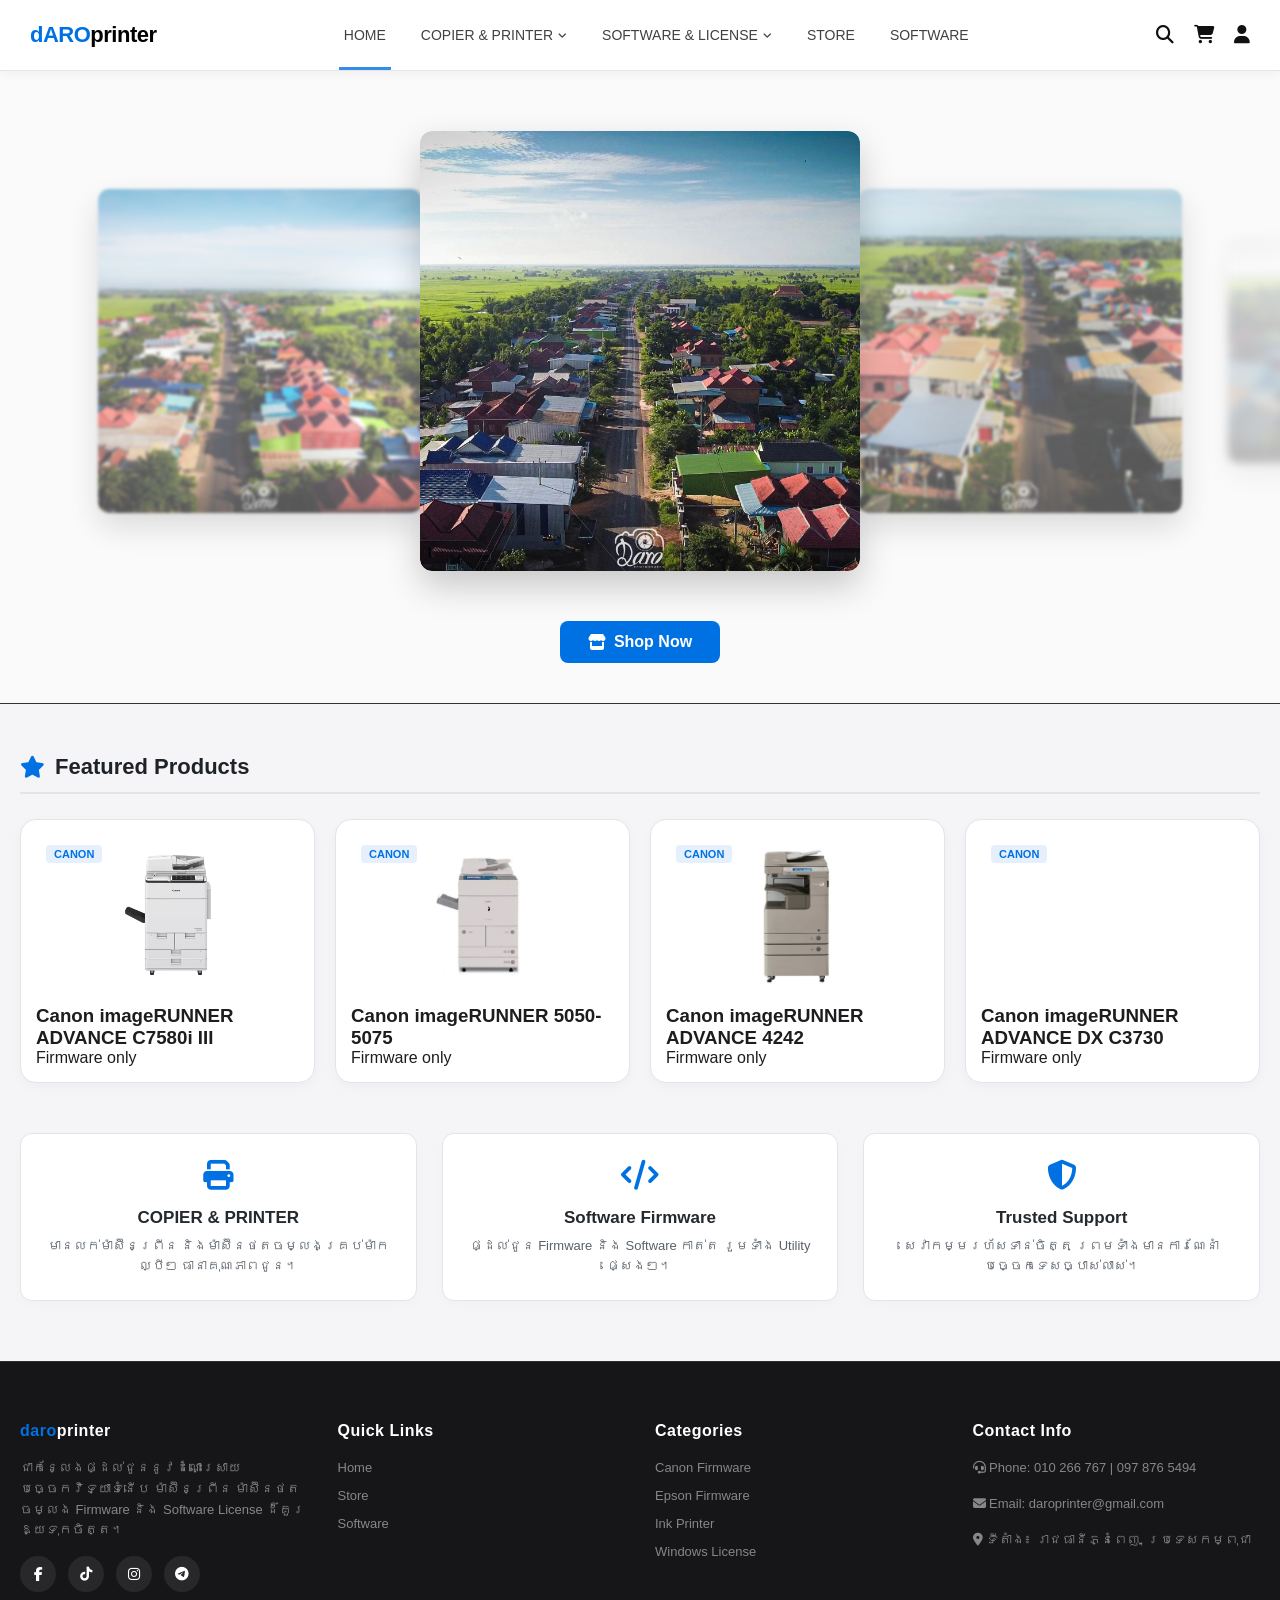
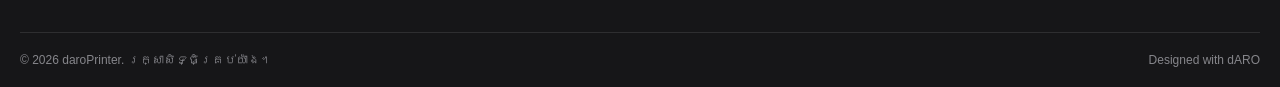
==== index.html @ 74fdc211 "Update index.html" ====
<!DOCTYPE html>
<html lang="km">
<head>
    <meta charset="UTF-8">
    <meta name="viewport" content="width=device-width, initial-scale=1.0">
    <title>daroPrinter - Home Page</title>

    <!-- FontAwesome Icons -->
    <link rel="stylesheet" href="https://cdnjs.cloudflare.com/ajax/libs/font-awesome/6.4.0/css/all.min.css">

    <!-- CSS Files -->
    <link rel="stylesheet" href="style.css">
    <link rel="stylesheet" href="css/home-style.css">

    <style>
        /* Top Bar Header */
        .top-bar {
            background-color: #222;
            color: #fff;
            padding: 8px 5%;
            display: none;
            justify-content: flex-end;
            align-items: center;
            font-size: 13px;
        }

        /* Samsung-style Header & Navigation Styles */
        .apple-header {
            background-color: #ffffff;
            color: #000000;
            position: sticky;
            top: 0;
            z-index: 1000;
            box-shadow: 0 2px 10px rgba(0,0,0,0.05);
            border-bottom: 1px solid #e5e5e5;
            width: 100%;
        }

        .apple-nav {
            display: flex;
            align-items: center;
            justify-content: space-between;
            max-width: 1400px;
            margin: 0 auto;
            padding: 0 30px;
            height: 70px;
        }

        .nav-logo {
            font-size: 22px;
            font-weight: 800;
            color: #000000;
            text-decoration: none;
            flex-shrink: 0;
            letter-spacing: -0.5px;
        }

        .logo-blue {
            color: #0071e3;
        }

        .nav-menu {
            display: flex;
            align-items: center;
            gap: 25px;
            height: 100%;
        }

        .nav-menu > a, .dropbtn, .filter-trigger {
            color: #111111;
            text-decoration: none;
            font-size: 14px;
            font-weight: 500;
            transition: color 0.2s;
            background: none;
            border: none;
            cursor: pointer;
            display: flex;
            align-items: center;
            height: 100%;
            padding: 0 5px;
            position: relative;
        }

        .nav-menu > a:hover, .dropbtn:hover, .filter-trigger:hover {
            color: #0071e3;
        }

        .dropdown.active .dropbtn::after,
        .dropdown:hover .dropbtn::after,
        .nav-menu > a.active::after,
        .nav-menu > a:hover::after {
            content: '';
            position: absolute;
            bottom: 0;
            left: 0;
            width: 100%;
            height: 3px;
            background-color: #0071e3;
            animation: slideIn 0.2s ease;
        }

        @keyframes slideIn {
            from { transform: scaleX(0); }
            to { transform: scaleX(1); }
        }

        .dropdown {
            position: static;
            display: inline-block;
            height: 100%;
        }

        .mega-menu-content {
            display: none;
            position: absolute;
            top: 100%;
            left: 0;
            right: 0;
            width: 100%;
            background-color: #ffffff;
            box-shadow: 0px 15px 30px rgba(0,0,0,0.1);
            z-index: 1000;
            padding: 40px 10%;
            border-top: 1px solid #eaeaea;
            box-sizing: border-box;
        }

        .dropdown:hover .mega-menu-content,
        .dropdown.show-mega .mega-menu-content {
            display: flex !important;
            justify-content: space-between;
            animation: fadeIn 0.2s ease;
        }

        @keyframes fadeIn {
            from { opacity: 0; transform: translateY(5px); }
            to { opacity: 1; transform: translateY(0); }
        }

        .mega-grid-section {
            flex: 1;
            display: grid;
            grid-template-columns: repeat(6, 1fr);
            gap: 20px;
            padding-right: 40px;
            border-right: 1px solid #eaeaea;
            align-content: start;
        }

        .mega-item {
            text-align: center;
            text-decoration: none;
            background: none;
            border: none;
            cursor: pointer;
            display: flex;
            flex-direction: column;
            align-items: center;
            padding: 10px;
            border-radius: 8px;
            transition: transform 0.2s;
        }

        .mega-item:hover {
            transform: translateY(-4px);
        }

        .mega-item img {
            width: 70px;
            height: 70px;
            object-fit: contain;
            margin-bottom: 10px;
        }

        .mega-item span {
            font-size: 13px;
            font-weight: 500;
            color: #333333;
            line-height: 1.3;
        }

        .mega-discover-section {
            width: 250px;
            padding-left: 40px;
        }

        .mega-discover-section h4 {
            font-size: 12px;
            text-transform: uppercase;
            color: #777777;
            letter-spacing: 1px;
            margin-bottom: 20px;
            font-weight: 600;
        }

        .mega-discover-section ul {
            list-style: none;
            padding: 0;
            margin: 0;
            display: flex;
            flex-direction: column;
            gap: 12px;
        }

        .mega-discover-section ul li a,
        .mega-discover-section ul li button {
            text-decoration: none;
            color: #222223;
            font-size: 14px;
            font-weight: 400;
            background: none;
            border: none;
            cursor: pointer;
            padding: 0;
            text-align: left;
            transition: color 0.2s;
        }

        .mega-discover-section ul li a:hover,
        .mega-discover-section ul li button:hover {
            color: #0071e3;
            text-decoration: underline;
        }

        .nav-right-icons {
            display: flex;
            align-items: center;
            gap: 20px;
        }

        .nav-right-icons a {
            color: #111111;
            font-size: 18px;
            text-decoration: none;
            transition: color 0.2s;
        }

        .nav-right-icons a:hover {
            color: #0071e3;
        }

        .menu-toggle {
            display: none;
            background: none;
            border: none;
            font-size: 22px;
            color: #111111;
            cursor: pointer;
        }

        .product-card-home {
            transition: transform 0.3s ease, box-shadow 0.3s ease !important;
        }

        .product-card-home:hover {
            transform: translateY(-8px) !important;
            box-shadow: 0 12px 30px rgba(0, 0, 0, 0.15) !important;
        }

        .card-img-wrap img {
            transition: transform 0.5s ease !important;
        }

        .product-card-home:hover .card-img-wrap img {
            transform: scale(1.08) !important;
        }

        /* Live Search Modal Styles */
        .search-modal-overlay {
            display: none;
            position: fixed;
            top: 0;
            left: 0;
            width: 100%;
            height: 100%;
            background-color: rgba(0, 0, 0, 0.5);
            z-index: 2000;
            justify-content: center;
            align-items: flex-start;
            padding-top: 80px;
            animation: fadeInOverlay 0.2s ease;
        }

        .search-modal-container {
            background: #fff;
            width: 90%;
            max-width: 600px;
            border-radius: 12px;
            box-shadow: 0 20px 40px rgba(0,0,0,0.2);
            overflow: hidden;
            display: flex;
            flex-direction: column;
        }

        .search-input-wrapper {
            display: flex;
            align-items: center;
            padding: 15px 20px;
            border-bottom: 1px solid #eaeaea;
            gap: 12px;
        }

        .search-input-wrapper i {
            font-size: 18px;
            color: #777;
        }

        .search-input-wrapper input {
            width: 100%;
            border: none;
            outline: none;
            font-size: 16px;
            color: #111;
            background: transparent;
        }

        .search-close-btn {
            background: none;
            border: none;
            font-size: 18px;
            cursor: pointer;
            color: #777;
        }

        .search-close-btn:hover {
            color: #000;
        }

        .search-results-box {
            max-height: 400px;
            overflow-y: auto;
            padding: 10px;
        }

        .search-result-item {
            display: flex;
            align-items: center;
            gap: 15px;
            padding: 10px 15px;
            text-decoration: none;
            color: #333;
            border-radius: 8px;
            transition: background 0.2s;
        }

        .search-result-item:hover {
            background-color: #f5f5f7;
        }

        .search-result-item img {
            width: 50px;
            height: 50px;
            object-fit: contain;
            border-radius: 6px;
            background: #f9f9f9;
            padding: 4px;
        }

        .search-result-info h4 {
            font-size: 14px;
            font-weight: 600;
            margin: 0 0 5px 0;
            color: #111;
        }

        .search-result-info span {
            font-size: 13px;
            color: #0071e3;
            font-weight: 500;
        }

        .search-no-result {
            text-align: center;
            padding: 30px;
            color: #777;
            font-size: 14px;
        }

        @keyframes fadeInOverlay {
            from { opacity: 0; }
            to { opacity: 1; }
        }

        @media (max-width: 992px) {
            .apple-nav {
                height: auto;
                padding: 15px 20px;
            }
            .menu-toggle {
                display: block !important;
            }
            .nav-menu {
                display: none !important;
                position: absolute !important;
                top: 100% !important;
                left: 0 !important;
                width: 100% !important;
                background-color: #ffffff !important;
                flex-direction: column !important;
                align-items: flex-start !important;
                padding: 20px !important;
                gap: 15px !important;
                box-shadow: 0 10px 20px rgba(0,0,0,0.1) !important;
                height: auto !important;
            }
            .nav-menu.active {
                display: flex !important;
            }
            .nav-menu > a, .dropbtn {
                height: auto !important;
                padding: 10px 0 !important;
            }
            .dropdown {
                height: auto !important;
                width: 100%;
            }
            .mega-menu-content {
                position: static !important;
                flex-direction: column !important;
                padding: 15px !important;
                box-shadow: none !important;
            }
            .mega-grid-section {
                grid-template-columns: repeat(2, 1fr) !important;
                border-right: none !important;
                padding-right: 0 !important;
            }
            .mega-discover-section {
                width: 100% !important;
                padding-left: 0 !important;
                margin-top: 20px;
            }
        }
    </style>
</head>
<body>

    <!-- Top Bar Header -->
    <div class="top-bar"></div>

    <!-- Main Navigation Header -->
    <header class="apple-header">
        <nav class="apple-nav">
            <a href="index.html" class="nav-logo">
                <span class="logo-blue">dARO</span>printer
            </a>

            <button class="menu-toggle" id="menuToggle">
                <i class="fa-solid fa-bars"></i>
            </button>

            <div class="nav-menu" id="navMenu">
                <a href="index.html" class="active">HOME</a>
                
                <!-- Mega Menu សម្រាប់ Printer & Copier -->
                <div class="dropdown" id="dropPrinter">
                    <button class="dropbtn">COPIER & PRINTER <i class="fa-solid fa-angle-down" style="font-size: 10px; margin-left: 5px;"></i></button>
                    <div class="mega-menu-content">
                        <div class="mega-grid-section">
                            <button class="filter-trigger mega-item" data-filter="Ink Printer">
                                <img src="images/ink printer/epson/l6390/L6390-1.webp" alt="Ink Printer" onerror="this.src='https://via.placeholder.com/70?text=Printer'">
                                <span>Ink Printer</span>
                            </button>
                            <button class="filter-trigger mega-item" data-filter="Laser Printer">
                                <img src="images/laser printer/hp/m283/m283-1.webp" alt="Laser Printer" onerror="this.src='https://via.placeholder.com/70?text=Laser'">
                                <span>Laser Printer</span>
                            </button>
                            <button class="filter-trigger mega-item" data-filter="Canon Firmware">
                                <img src="images/my-home/image (3).webp" alt="Canon" onerror="this.src='https://via.placeholder.com/70?text=Canon'">
                                <span>Canon Firmware</span>
                            </button>
                            <button class="filter-trigger mega-item" data-filter="Epson Firmware">
                                <img src="images/my-home/image (4).webp" alt="Epson" onerror="this.src='https://via.placeholder.com/70?text=Epson'">
                                <span>Epson Firmware</span>
                            </button>
                            <button class="filter-trigger mega-item" data-filter="Ricoh Firmware">
                                <img src="images/my-home/image (1).webp" alt="Ricoh" onerror="this.src='https://via.placeholder.com/70?text=Ricoh'">
                                <span>Ricoh Firmware</span>
                            </button>
                            <button class="filter-trigger mega-item" data-filter="Toshiba Firmware">
                                <img src="images/my-home/image (2).webp" alt="Toshiba" onerror="this.src='https://via.placeholder.com/70?text=Toshiba'">
                                <span>Toshiba Firmware</span>
                            </button>
                        </div>
                        <div class="mega-discover-section">
                            <h4>Discover</h4>
                            <ul>
                                <li><button class="filter-trigger" data-filter="All">Printer Buying Guide</button></li>
                                <li><button class="filter-trigger" data-filter="Software Firmware">Firmware Update Guide</button></li>
                                <li><a href="store.html">Special Offers & Discounts</a></li>
                                <li><a href="https://t.me/Mac_error404" target="_blank">Technical Support</a></li>
                            </ul>
                        </div>
                    </div>
                </div>

                <!-- Mega Menu សម្រាប់ Software & License -->
                <div class="dropdown" id="dropSoftware">
                    <button class="dropbtn">SOFTWARE & LICENSE <i class="fa-solid fa-angle-down" style="font-size: 10px; margin-left: 5px;"></i></button>
                    <div class="mega-menu-content">
                        <div class="mega-grid-section">
                            <button class="filter-trigger mega-item" data-filter="Windows">
                                <img src="images/my-home/image (1).webp" alt="Windows" onerror="this.src='https://via.placeholder.com/70?text=Win'">
                                <span>Windows License</span>
                            </button>
                            <button class="filter-trigger mega-item" data-filter="Microsoft Office">
                                <img src="images/my-home/image (2).webp" alt="Office" onerror="this.src='https://via.placeholder.com/70?text=Office'">
                                <span>Microsoft Office</span>
                            </button>
                        </div>
                        <div class="mega-discover-section">
                            <h4>Discover Software</h4>
                            <ul>
                                <li><button class="filter-trigger" data-filter="Windows">Activated Windows</button></li>
                                <li><button class="filter-trigger" data-filter="Microsoft Office">Office Lifetime License</button></li>
                                <li><a href="html-page/software.html">All Software Utilities</a></li>
                            </ul>
                        </div>
                    </div>
                </div>

                <a href="store.html">STORE</a>
                <a href="html-page/software.html">SOFTWARE</a>
            </div>

            <!-- Header Right Icons -->
            <div class="nav-right-icons">
                <a href="#" id="openSearchModal" aria-label="Search"><i class="fa-solid fa-magnifying-glass"></i></a>
                <a href="store.html" aria-label="Cart"><i class="fa-solid fa-cart-shopping"></i></a>
                <a href="https://t.me/Mac_error404" target="_blank" aria-label="Account"><i class="fa-solid fa-user"></i></a>
            </div>
        </nav>
    </header>

    <!-- Search Modal Overlay -->
    <div class="search-modal-overlay" id="searchModalOverlay">
        <div class="search-modal-container">
            <div class="search-input-wrapper">
                <i class="fa-solid fa-magnifying-glass"></i>
                <input type="text" id="liveSearchInput" placeholder="Search...">
                <button class="search-close-btn" id="searchCloseModal">
                    <i class="fa-solid fa-xmark"></i>
                </button>
            </div>
            <div class="search-results-box" id="searchResultsBox">
                <div class="search-no-result">Search products...</div>
            </div>
        </div>
    </div>

    <!-- 3D Coverflow Hero Carousel -->
    <section class="tech-hero">
        <div class="carousel-container">
            <div class="carousel-track" id="carouselTrack"></div>
        </div>
        
        <!-- Shop Now Button -->
        <div class="tech-btn-group" style="text-align: center; margin-top: 30px;">
            <a href="store.html" class="btn-primary-tech">
                <i class="fa-solid fa-store"></i> Shop Now
            </a>
        </div>
    </section>

    <!-- Featured Products Section -->
    <section class="featured-section">
        <div class="section-header-title">
            <h2><i class="fa-solid fa-star"></i> Featured Products</h2>
        </div>
        <div class="featured-grid" id="featuredProductsGrid">
            <p style="grid-column: 1 / -1; text-align: center; color: #666; padding: 20px;">កំពុងផ្ទុកទំនិញលេចធ្លោ...</p>
        </div>
    </section>

    <!-- Tech Features Highlights -->
    <div class="tech-features">
        <div class="feature-card">
            <div class="feature-icon"><i class="fa-solid fa-print"></i></div>
            <h3>COPIER & PRINTER</h3>
            <p>មានលក់ម៉ាស៊ីនព្រីន និងម៉ាស៊ីនថតចម្លងគ្រប់ម៉ាកល្បីៗ ធានាគុណភាពជូន។</p>
        </div>
        <div class="feature-card">
            <div class="feature-icon"><i class="fa-solid fa-code"></i></div>
            <h3>Software Firmware</h3>
            <p>ផ្ដល់ជូន Firmware និង Software កាត់ត រួមទាំង Utility ផ្សេងៗ។</p>
        </div>
        <div class="feature-card">
            <div class="feature-icon"><i class="fa-solid fa-shield-halved"></i></div>
            <h3>Trusted Support</h3>
            <p>សេវាកម្មរហ័សទាន់ចិត្ត ព្រមទាំងមានការណែនាំបច្ចេកទេសច្បាស់លាស់។</p>
        </div>
    </div>

    <!-- Footer Section -->
    <footer class="site-footer">
        <div class="footer-container">
            <div class="footer-col">
                <h3><span class="logo-blue" style="color: #0071e3; font-weight: bold;">daro</span>printer</h3>
                <p>ជាកន្លែងផ្ដល់ជូននូវដំណោះស្រាយបច្ចេកវិទ្យាទំនើប ម៉ាស៊ីនព្រីន ម៉ាស៊ីនថតចម្លង Firmware និង Software License ដ៏គួរឱ្យទុកចិត្ត។</p>
                <div class="footer-social-icons">
                    <a href="#" aria-label="Facebook"><i class="fa-brands fa-facebook-f"></i></a>
                    <a href="#" aria-label="TikTok"><i class="fa-brands fa-tiktok"></i></a>
                    <a href="#" aria-label="Instagram"><i class="fa-brands fa-instagram"></i></a>
                    <a href="https://t.me/Mac_error404" target="_blank" aria-label="Telegram"><i class="fa-brands fa-telegram"></i></a>
                </div>
            </div>

            <div class="footer-col">
                <h3>Quick Links</h3>
                <ul>
                    <li><a href="index.html">Home</a></li>
                    <li><a href="store.html">Store</a></li>
                    <li><a href="html-page/software.html">Software</a></li>
                </ul>
            </div>

            <div class="footer-col">
                <h3>Categories</h3>
                <ul>
                    <li><a href="store.html?category=Canon+Firmware">Canon Firmware</a></li>
                    <li><a href="store.html?category=Epson+Firmware">Epson Firmware</a></li>
                    <li><a href="store.html?category=Ink+Printer">Ink Printer</a></li>
                    <li><a href="store.html?category=Windows">Windows License</a></li>
                </ul>
            </div>

            <div class="footer-col">
                <h3>Contact Info</h3>
                <p><i class="fa-solid fa-headset"></i> Phone: 010 266 767 | 097 876 5494</p>
                <p><i class="fa-solid fa-envelope"></i> Email: daroprinter@gmail.com</p>
                <p><i class="fa-solid fa-location-dot"></i> ទីតាំង៖ រាជធានីភ្នំពេញ, ប្រទេសកម្ពុជា</p>
            </div>
        </div>

        <div class="footer-bottom">
            <p>&copy; 2026 daroPrinter. រក្សាសិទ្ធិគ្រប់យ៉ាង។</p>
            <p>Designed with dARO</p>
        </div>
    </footer>

    <!-- JavaScript -->
    <script>
        // Toggle Mobile Menu
        const menuToggle = document.getElementById('menuToggle');
        const navMenu = document.getElementById('navMenu');

        if (menuToggle && navMenu) {
            menuToggle.addEventListener('click', () => {
                navMenu.classList.toggle('active');
            });
        }

        // មុខងារបន្ថែម JavaScript ដើម្បីឱ្យការអូស Mouse លើ Mega Menu កាន់តែរលូន
        const dropdowns = document.querySelectorAll('.dropdown');
        dropdowns.forEach(drop => {
            let timeout;
            drop.addEventListener('mouseenter', () => {
                clearTimeout(timeout);
                drop.classList.add('show-mega');
            });
            drop.addEventListener('mouseleave', () => {
                timeout = setTimeout(() => {
                    drop.classList.remove('show-mega');
                }, 150);
            });
        });

        // Handle Filter Buttons & Mega Menu Links (ផ្ញើ parameter ឈ្មោះ category ទៅ store.html)
        const filterTriggers = document.querySelectorAll('.filter-trigger');
        filterTriggers.forEach(button => {
            button.addEventListener('click', (e) => {
                e.preventDefault();
                const filterValue = button.getAttribute('data-filter');
                if (filterValue === 'All') {
                    window.location.href = 'store.html';
                } else {
                    window.location.href = `store.html?category=${encodeURIComponent(filterValue)}`;
                }
            });
        });

        // List of Images for Hero Carousel
        const imagesList = [
            "images/my-home/image (1).webp",
            "images/my-home/image (2).webp",
            "images/my-home/image (3).webp",
            "images/my-home/image (4).webp"
        ];

        const track = document.getElementById('carouselTrack');

        imagesList.forEach((src, index) => {
            const item = document.createElement('div');
            item.classList.add('carousel-item');
            
            const img = document.createElement('img');
            img.src = src;
            img.alt = `Slide ${index + 1}`;
            
            img.onerror = function() {
                this.src = 'https://via.placeholder.com/400x300?text=Image+Not+Found';
            };

            item.appendChild(img);
            track.appendChild(item);
        });

        const items = document.querySelectorAll('.carousel-item');
        let currentIndex = 0;

        const updateCarousel = () => {
            if (items.length === 0) return;

            items.forEach((item, i) => {
                item.className = 'carousel-item';
                let offset = (i - currentIndex + items.length) % items.length;

                if (offset === 0) {
                    item.classList.add('active');
                } else if (offset === 1) {
                    item.classList.add('next');
                } else if (offset === 2) {
                    item.classList.add('far-right');
                } else if (offset === items.length - 1) {
                    item.classList.add('prev');
                } else if (offset === items.length - 2) {
                    item.classList.add('far-left');
                } else {
                    item.classList.add('hidden');
                }
            });

            currentIndex = (currentIndex + 1) % items.length;
        };

        if (items.length > 0) {
            updateCarousel();
            setInterval(updateCarousel, 3000);
        }

        // Live Search Modal Script Integration
        document.addEventListener("DOMContentLoaded", () => {
            const openSearchBtn = document.getElementById('openSearchModal');
            const searchModal = document.getElementById('searchModalOverlay');
            const closeSearchBtn = document.getElementById('searchCloseModal');
            const liveSearchInput = document.getElementById('liveSearchInput');
            const searchResultsBox = document.getElementById('searchResultsBox');

            if (openSearchBtn) {
                openSearchBtn.addEventListener('click', (e) => {
                    e.preventDefault();
                    searchModal.style.display = 'flex';
                    liveSearchInput.focus();
                });
            }

            if (closeSearchBtn) {
                closeSearchBtn.addEventListener('click', () => {
                    searchModal.style.display = 'none';
                });
            }

            if (searchModal) {
                searchModal.addEventListener('click', (e) => {
                    if (e.target === searchModal) {
                        searchModal.style.display = 'none';
                    }
                });
            }

            // Live Search Logic from products.json
            if (liveSearchInput) {
                let allProductsCache = [];

                fetch('products.json')
                    .then(res => res.json())
                    .then(data => { allProductsCache = data; })
                    .catch(err => console.error("Error loading products for search:", err));

                liveSearchInput.addEventListener('input', (e) => {
                    const keyword = e.target.value.trim().toLowerCase();
                    if (!keyword) {
                        searchResultsBox.innerHTML = '<div class="search-no-result">វាយបញ្ចូលឈ្មោះទំនិញដើម្បីស្វែងរក...</div>';
                        return;
                    }

                    const filtered = allProductsCache.filter(p => 
                        (p.name && p.name.toLowerCase().includes(keyword)) ||
                        (p.category && p.category.toLowerCase().includes(keyword)) ||
                        (p.brand && p.brand.toLowerCase().includes(keyword))
                    );

                    if (filtered.length === 0) {
                        searchResultsBox.innerHTML = '<div class="search-no-result">រកមិនឃើញទំនិញដែលអ្នកស្វែងរកទេ</div>';
                        return;
                    }

                    let resultsHTML = '';
                    filtered.forEach(prod => {
                        let imgSrc = 'images/default.png';
                        let rawImg = prod.images?.[0] || prod.image || '';
                        if (rawImg) {
                            imgSrc = rawImg.startsWith('../') ? rawImg.replace('../', '') : (rawImg.startsWith('pages/') ? rawImg.replace('pages/', '') : rawImg);
                        }

                        resultsHTML += `
                            <a href="pages/single-product.html?id=${prod.id}" class="search-result-item">
                                <img src="${imgSrc}" alt="${prod.name}" onerror="this.src='https://via.placeholder.com/50?text=No+Img'">
                                <div class="search-result-info">
                                    <h4>${prod.name}</h4>
                                    <span>${prod.price || ''}</span>
                                </div>
                            </a>
                        `;
                    });
                    searchResultsBox.innerHTML = resultsHTML;
                });
            }
        });

        // Fetch Featured Products Filtered by Category
        document.addEventListener("DOMContentLoaded", async () => {
            const gridContainer = document.getElementById('featuredProductsGrid');
            try {
                const response = await fetch('products.json');
                if (!response.ok) throw new Error('Cannot load products.json');
                const products = await response.json();

                const targetCategory = "Software Firmware"; 

                const filteredProducts = products.filter(prod => 
                    prod.category && prod.category.trim().toLowerCase() === targetCategory.toLowerCase()
                );

                const featured = filteredProducts.slice(0, 4);

                if (featured.length === 0) {
                    gridContainer.innerHTML = `<p style="grid-column: 1 / -1; text-align: center; color: #666;">មិនមានទំនិញក្នុងប្រភេទ "${targetCategory}" ទេ</p>`;
                    return;
                }

                let htmlContent = '';
                featured.forEach(prod => {
                    let imgSrc = 'images/default.png';
                    
                    let rawImg = '';
                    if (prod.images && prod.images.length > 0) {
                        rawImg = prod.images[0];
                    } else if (prod.image) {
                        rawImg = prod.image;
                    }

                    if (rawImg) {
                        if (rawImg.startsWith('../')) {
                            imgSrc = rawImg.replace('../', '');
                        } else if (rawImg.startsWith('pages/')) {
                            imgSrc = rawImg.replace('pages/', '');
                        } else {
                            imgSrc = rawImg;
                        }
                    }

                    let productLink = `pages/single-product.html?id=${prod.id}`;

                    htmlContent += `
                        <a href="${productLink}" class="product-card-home">
                            <div class="card-img-wrap">
                                <span class="brand-tag-floating">${prod.brand || 'dAROprinter'}</span>
                                <img src="${imgSrc}" alt="${prod.name}" onerror="this.src='https://via.placeholder.com/300x200?text=No+Image'">
                            </div>
                            <div class="card-info-home">
                                <h3>${prod.name}</h3>
                                <p class="price">${prod.price || ''}</p>
                            </div>
                        </a>
                    `;
                });

                gridContainer.innerHTML = htmlContent;
            } catch (err) {
                console.error("Error loading featured products:", err);
                gridContainer.innerHTML = `<p style="grid-column: 1 / -1; text-align: center; color: red;">មានបញ្ហាในการទាញយកទំនិញ</p>`;
            }
        });
    </script>
</body>
</html>
---- css/home-style.css ----
/* ========================================== */
/* BASE & GLOBAL STYLES                      */
/* ========================================== */
* { margin: 0; padding: 0; box-sizing: border-box; font-family: 'Segoe UI', Tahoma, sans-serif; }
body { background-color: #f5f5f7; color: #1d1d1f; }

/* ========================================== */
/* APPLE HEADER & NAVIGATION                  */
/* ========================================== */
.apple-header { background: rgba(26, 26, 26, 0.9); backdrop-filter: blur(20px); position: sticky; top: 0; z-index: 1000; border-bottom: 1px solid rgba(255, 255, 255, 0.1); }
.apple-nav { max-width: 1200px; margin: 0 auto; padding: 0 20px; height: 52px; display: flex; justify-content: space-between; align-items: center; }
.nav-logo { font-size: 20px; font-weight: 700; color: #fff; text-decoration: none; }
.logo-blue { color: #0071e3; }
.nav-menu { display: flex; align-items: center; gap: 30px; }
.nav-menu a, .dropbtn { color: #f5f5f7; text-decoration: none; font-size: 14px; opacity: 0.8; background: none; border: none; cursor: pointer; transition: 0.2s; }
.nav-menu a:hover, .dropbtn:hover { opacity: 1; color: #58a6ff; }

/* Dropdown */
.dropdown { position: relative; }
.dropdown-content { display: none; position: absolute; background: #222; min-width: 180px; box-shadow: 0 8px 24px rgba(0,0,0,0.3); border-radius: 8px; padding: 8px 0; top: 100%; left: 0; border: 1px solid rgba(255,255,255,0.1); z-index: 1001; }
.dropdown-content button { color: #f5f5f7; padding: 10px 16px; width: 100%; text-align: left; background: none; border: none; font-size: 13px; cursor: pointer; transition: 0.2s; }
.dropdown-content button:hover { background: #0071e3; color: #fff; }
.dropdown:hover .dropdown-content { display: block; }
.menu-toggle { display: none; background: none; border: none; color: #fff; font-size: 20px; cursor: pointer; }

/* ========================================== */
/* HERO CAROUSEL                              */
/* ========================================== */
.top-bar { background: #1a1a1a; color: #fff; padding: 8px 20px; display: flex; justify-content: space-between; align-items: center; font-size: 14px; border-bottom: 1px solid #333; }
.social-icons { display: flex; gap: 15px; }
.social-icons a { color: #fff; text-decoration: none; transition: 0.2s; }
.social-icons a:hover { color: #58a6ff; }

.tech-hero { width: 100%; padding: 40px 0; overflow: hidden; background: #fafafa; border-bottom: 1px solid #30363d; }
.carousel-container { position: relative; width: 100%; max-width: 1300px; margin: 0 auto; height: 480px; display: flex; align-items: center; justify-content: center; }
.carousel-track { display: flex; align-items: center; justify-content: center; position: relative; width: 100%; height: 100%; }

.carousel-item { position: absolute; transition: all 0.8s ease-in-out; border-radius: 12px; overflow: hidden; box-shadow: 0 15px 35px rgba(0,0,0,0.2); cursor: pointer; display: flex; align-items: center; justify-content: center; }
.carousel-item img { width: 100%; height: 100%; object-fit: cover; border-radius: 12px; background: #fff; }

/* States */
.carousel-item.active { width: 440px; height: 440px; z-index: 5; opacity: 1; transform: translateX(0) scale(1); filter: blur(0); }
.carousel-item.next { width: 360px; height: 360px; z-index: 3; opacity: 0.65; transform: translateX(380px) scale(0.9); filter: blur(2px); }
.carousel-item.prev { width: 360px; height: 360px; z-index: 3; opacity: 0.65; transform: translateX(-380px) scale(0.9); filter: blur(2px); }
.carousel-item.far-right { width: 280px; height: 280px; z-index: 1; opacity: 0.25; transform: translateX(700px) scale(0.8); filter: blur(5px); }
.carousel-item.far-left { width: 280px; height: 280px; z-index: 1; opacity: 0.25; transform: translateX(-700px) scale(0.8); filter: blur(5px); }
.carousel-item.hidden { opacity: 0; transform: translateX(0) scale(0.5); pointer-events: none; }

/* ========================================== */
/* PRODUCTS & FEATURES SECTIONS               */
/* ========================================== */
.tech-btn-group { display: flex; justify-content: center; gap: 15px; flex-wrap: wrap; }
.btn-primary-tech { background: #0071e3; color: #fff; padding: 12px 28px; border-radius: 8px; text-decoration: none; font-weight: 600; display: inline-flex; align-items: center; gap: 8px; transition: 0.2s; }
.btn-primary-tech:hover { background: #0077ed; transform: translateY(-2px); }

.featured-section { max-width: 1300px; margin: 50px auto; padding: 0 20px; }
.section-header-title { display: flex; justify-content: space-between; align-items: center; margin-bottom: 25px; border-bottom: 2px solid #e1e4e8; padding-bottom: 12px; }
.section-header-title h2 { font-size: 22px; font-weight: 700; color: #1f2328; display: flex; align-items: center; gap: 10px; }
.section-header-title h2 i { color: #0071e3; }
.view-all-link { font-size: 14px; color: #0071e3; text-decoration: none; font-weight: 600; }
.view-all-link:hover { text-decoration: underline; }

/* Featured Products Grid (Responsive: 2 on Phone, 4 on Desktop) */
.featured-grid {
    display: grid;
    grid-template-columns: repeat(4, 1fr);
    gap: 20px;
}

.product-card-home {
    background: #fff;
    border: 1px solid #e1e4e8;
    border-radius: 16px;
    overflow: hidden;
    display: flex;
    flex-direction: column;
    text-decoration: none;
    color: inherit;
    padding: 15px;
    box-shadow: 0 4px 12px rgba(0,0,0,0.03);
    /* បន្ថែមចលនារលូនពេល Hover */
    transition: transform 0.3s ease, box-shadow 0.3s ease !important;
}

.product-card-home:hover {
    transform: translateY(-8px) !important; /* ឱ្យកាតហើបឡើងលើ */
    box-shadow: 0 12px 25px rgba(0,0,0,0.12) !important;
    border-color: #0071e3;
}

.card-img-wrap {
    height: 160px;
    background: #fff;
    display: flex;
    align-items: center;
    justify-content: center;
    position: relative;
    margin-bottom: 10px;
    overflow: hidden; /* ទប់រូបភាពមិនឱ្យហៀរពេល Zoom */
}

.card-img-wrap img {
    max-height: 100%;
    max-width: 100%;
    object-fit: contain;
    /* បន្ថែមចលនារូបភាពរីកធំ */
    transition: transform 0.5s ease !important;
}

.product-card-home:hover .card-img-wrap img {
    transform: scale(1.08) !important; /* រូបភាពរីកធំ ១០៨% */
}

.brand-tag-floating { position: absolute; top: 10px; left: 10px; background: rgba(0,113,227,0.1); color: #0071e3; font-size: 11px; font-weight: 700; padding: 3px 8px; border-radius: 4px; text-transform: uppercase; }

.card-body-content {
    display: flex;
    flex-direction: column;
    flex-grow: 1;
    justify-content: space-between;
}

.card-title {
    font-size: 14px;
    font-weight: 600;
    color: #1d1d1f;
    margin-bottom: 8px;
    line-height: 1.4;
    display: -webkit-box;
    line-clamp: 2;
    -webkit-line-clamp: 2;
    -webkit-box-orient: vertical;
    overflow: hidden;
}

.card-price {
    font-size: 16px;
    font-weight: 700;
    color: #0071e3;
    margin-bottom: 12px;
}

.card-actions-row {
    display: flex;
    align-items: center;
    justify-content: space-between;
    gap: 8px;
    border-top: 1px solid #f0f0f0;
    padding-top: 10px;
}

.action-icon-btn {
    background: transparent;
    border: none;
    font-size: 16px;
    color: #555;
    cursor: pointer;
    transition: 0.2s;
    padding: 5px;
}

.action-icon-btn:hover {
    color: #0071e3;
}

.action-icon-btn.love-btn:hover {
    color: #ff3b30;
}

.card-btn-detail {
    background: #0071e3;
    color: #fff;
    border: none;
    padding: 6px 16px;
    border-radius: 20px;
    font-size: 13px;
    font-weight: 600;
    text-decoration: none;
    transition: 0.2s;
}

.card-btn-detail:hover {
    background: #0077ed;
}

.tech-features { max-width: 1300px; margin: 40px auto 60px; padding: 0 20px; display: grid; grid-template-columns: repeat(3, 1fr); gap: 25px; }
.feature-card { background: #fff; border: 1px solid #e1e4e8; border-radius: 12px; padding: 25px 20px; text-align: center; box-shadow: 0 4px 12px rgba(0,0,0,0.02); }
.feature-icon { font-size: 30px; color: #0071e3; margin-bottom: 15px; }
.feature-card h3 { font-size: 17px; font-weight: 700; margin-bottom: 8px; color: #24292e; }
.feature-card p { font-size: 13px; color: #586069; line-height: 1.5; }

/* ========================================== */
/* RESPONSIVE MEDIA QUERIES                   */
/* ========================================== */
@media (max-width: 1024px) { 
    .featured-grid { grid-template-columns: repeat(2, 1fr); } 
}

@media (max-width: 768px) {
    .menu-toggle { display: block; }
    .nav-menu { display: none; position: absolute; top: 52px; left: 0; width: 100%; background: #1a1a1a; flex-direction: column; padding: 20px; gap: 15px; border-bottom: 1px solid #333; }
    .nav-menu.active { display: flex; }
    .dropdown-content { position: static; box-shadow: none; background: transparent; border: none; padding-left: 15px; }
    
    .carousel-container { height: 300px; }
    .carousel-item.active { width: 280px; height: 280px; }
    .carousel-item.next { transform: translateX(180px) scale(0.75); width: 220px; height: 220px; }
    .carousel-item.prev { transform: translateX(-180px) scale(0.75); width: 220px; height: 220px; }
    .carousel-item.far-right, .carousel-item.far-left { display: none; }

    .featured-grid {
        grid-template-columns: repeat(2, 1fr);
        gap: 10px;
    }
    .product-card-home {
        padding: 10px;
        border-radius: 12px;
    }
    .card-img-wrap {
        height: 120px;
    }
    .card-title {
        font-size: 12px;
    }
    .card-price {
        font-size: 14px;
    }
    .card-btn-detail {
        padding: 4px 10px;
        font-size: 11px;
    }

    .tech-features { grid-template-columns: 1fr; }
    .top-bar { flex-direction: column; gap: 8px; text-align: center; }
}

/* ========================================== */
/* SITE FOOTER STYLES                         */
/* ========================================== */
.site-footer {
    background-color: #161618;
    color: #f5f5f7;
    padding: 60px 20px 20px 20px;
    margin-top: 60px;
    border-top: 1px solid rgba(255, 255, 255, 0.1);
}

.footer-container {
    max-width: 1300px;
    margin: 0 auto;
    display: grid;
    grid-template-columns: repeat(4, 1fr);
    gap: 30px;
    padding-bottom: 40px;
    border-bottom: 1px solid rgba(255, 255, 255, 0.1);
}

.footer-col h3 {
    font-size: 16px;
    font-weight: 700;
    color: #fff;
    margin-bottom: 18px;
    letter-spacing: 0.5px;
}

.footer-col p {
    font-size: 13px;
    color: #86868b;
    line-height: 1.6;
    margin-bottom: 15px;
}

.footer-col ul {
    list-style: none;
    padding: 0;
    margin: 0;
}

.footer-col ul li {
    margin-bottom: 10px;
}

.footer-col ul li a {
    color: #86868b;
    text-decoration: none;
    font-size: 13px;
    transition: color 0.2s;
}

.footer-col ul li a:hover {
    color: #0071e3;
    padding-left: 4px;
}

.footer-social-icons {
    display: flex;
    gap: 12px;
    margin-top: 15px;
}

.footer-social-icons a {
    display: flex;
    align-items: center;
    justify-content: center;
    width: 36px;
    height: 36px;
    background: rgba(255, 255, 255, 0.08);
    color: #fff;
    border-radius: 50%;
    font-size: 14px;
    text-decoration: none;
    transition: all 0.2s;
}

.footer-social-icons a:hover {
    background: #0071e3;
    transform: translateY(-2px);
}

.footer-bottom {
    max-width: 1300px;
    margin: 0 auto;
    padding-top: 20px;
    display: flex;
    justify-content: space-between;
    align-items: center;
    font-size: 12px;
    color: #86868b;
}

@media (max-width: 1024px) {
    .footer-container {
        grid-template-columns: repeat(2, 1fr);
        gap: 30px;
    }
}

@media (max-width: 768px) {
    .footer-container {
        grid-template-columns: 1fr;
        gap: 25px;
    }
    .footer-bottom {
        flex-direction: column;
        text-align: center;
        gap: 8px;
    }
}
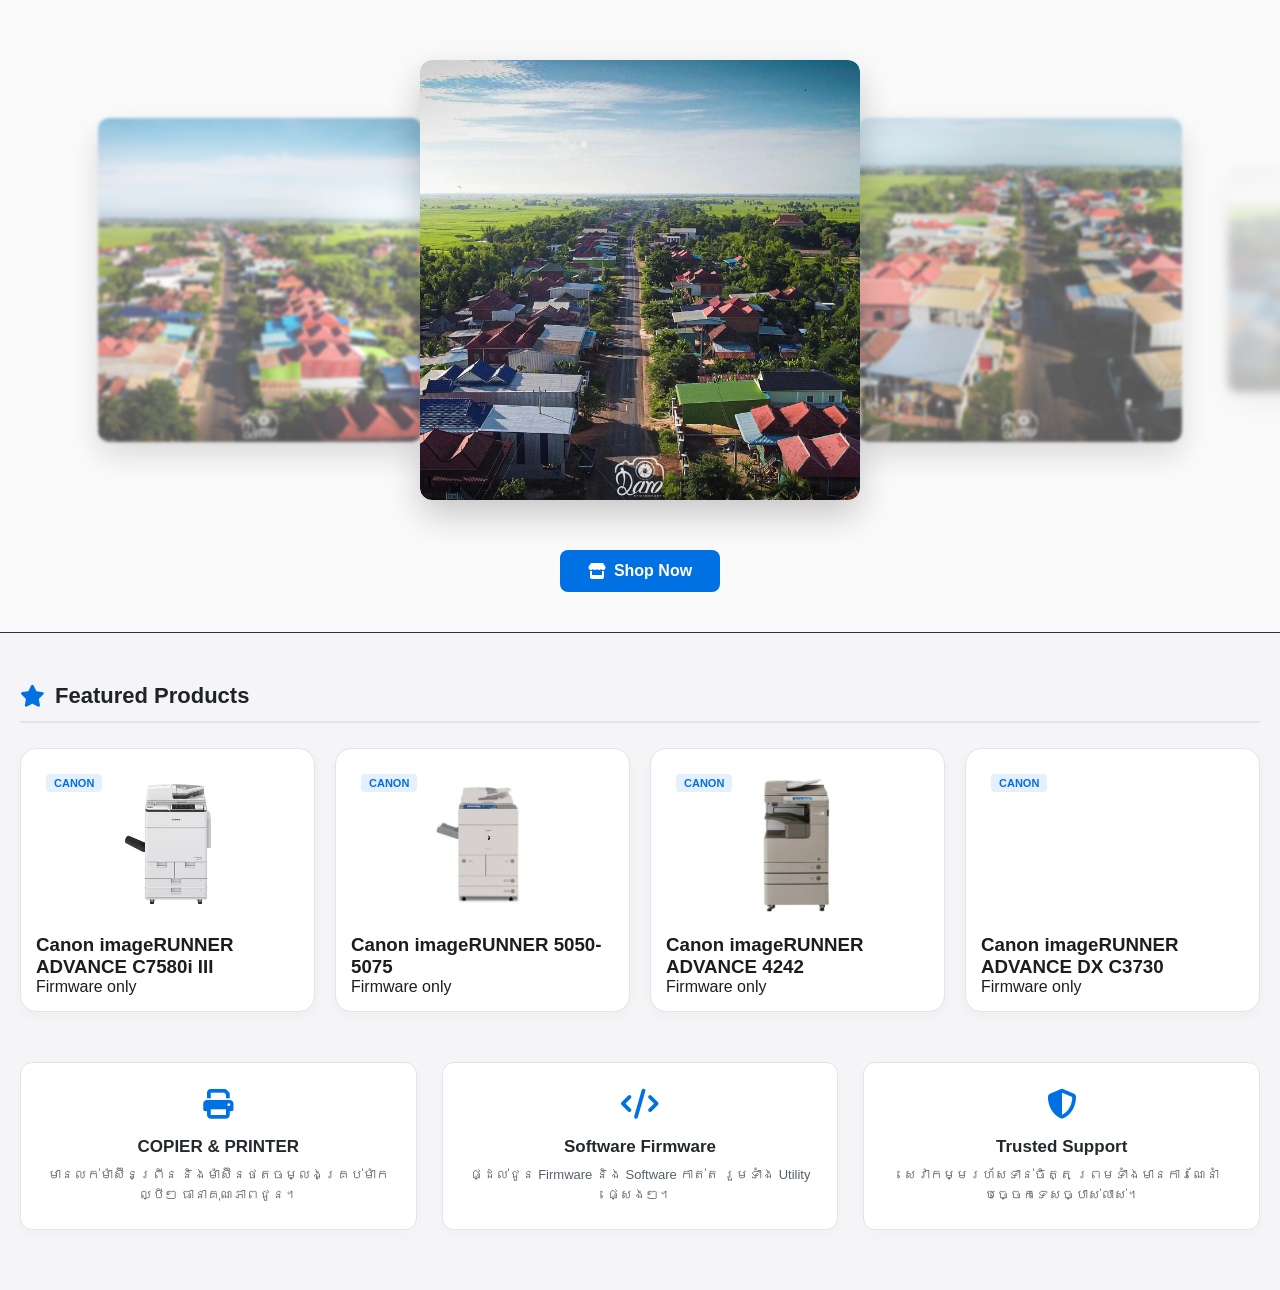
==== commit e41ff301: "OK" ====
--- a/index.html
+++ b/index.html
@@ -11,543 +11,8 @@
     <!-- CSS Files -->
     <link rel="stylesheet" href="style.css">
     <link rel="stylesheet" href="css/home-style.css">
-
-    <style>
-        /* Top Bar Header */
-        .top-bar {
-            background-color: #222;
-            color: #fff;
-            padding: 8px 5%;
-            display: none;
-            justify-content: flex-end;
-            align-items: center;
-            font-size: 13px;
-        }
-
-        /* Samsung-style Header & Navigation Styles */
-        .apple-header {
-            background-color: #ffffff;
-            color: #000000;
-            position: sticky;
-            top: 0;
-            z-index: 1000;
-            box-shadow: 0 2px 10px rgba(0,0,0,0.05);
-            border-bottom: 1px solid #e5e5e5;
-            width: 100%;
-        }
-
-        .apple-nav {
-            display: flex;
-            align-items: center;
-            justify-content: space-between;
-            max-width: 1400px;
-            margin: 0 auto;
-            padding: 0 30px;
-            height: 70px;
-        }
-
-        .nav-logo {
-            font-size: 22px;
-            font-weight: 800;
-            color: #000000;
-            text-decoration: none;
-            flex-shrink: 0;
-            letter-spacing: -0.5px;
-        }
-
-        .logo-blue {
-            color: #0071e3;
-        }
-
-        .nav-menu {
-            display: flex;
-            align-items: center;
-            gap: 25px;
-            height: 100%;
-        }
-
-        .nav-menu > a, .dropbtn, .filter-trigger {
-            color: #111111;
-            text-decoration: none;
-            font-size: 14px;
-            font-weight: 500;
-            transition: color 0.2s;
-            background: none;
-            border: none;
-            cursor: pointer;
-            display: flex;
-            align-items: center;
-            height: 100%;
-            padding: 0 5px;
-            position: relative;
-        }
-
-        .nav-menu > a:hover, .dropbtn:hover, .filter-trigger:hover {
-            color: #0071e3;
-        }
-
-        .dropdown.active .dropbtn::after,
-        .dropdown:hover .dropbtn::after,
-        .nav-menu > a.active::after,
-        .nav-menu > a:hover::after {
-            content: '';
-            position: absolute;
-            bottom: 0;
-            left: 0;
-            width: 100%;
-            height: 3px;
-            background-color: #0071e3;
-            animation: slideIn 0.2s ease;
-        }
-
-        @keyframes slideIn {
-            from { transform: scaleX(0); }
-            to { transform: scaleX(1); }
-        }
-
-        .dropdown {
-            position: static;
-            display: inline-block;
-            height: 100%;
-        }
-
-        .mega-menu-content {
-            display: none;
-            position: absolute;
-            top: 100%;
-            left: 0;
-            right: 0;
-            width: 100%;
-            background-color: #ffffff;
-            box-shadow: 0px 15px 30px rgba(0,0,0,0.1);
-            z-index: 1000;
-            padding: 40px 10%;
-            border-top: 1px solid #eaeaea;
-            box-sizing: border-box;
-        }
-
-        .dropdown:hover .mega-menu-content,
-        .dropdown.show-mega .mega-menu-content {
-            display: flex !important;
-            justify-content: space-between;
-            animation: fadeIn 0.2s ease;
-        }
-
-        @keyframes fadeIn {
-            from { opacity: 0; transform: translateY(5px); }
-            to { opacity: 1; transform: translateY(0); }
-        }
-
-        .mega-grid-section {
-            flex: 1;
-            display: grid;
-            grid-template-columns: repeat(6, 1fr);
-            gap: 20px;
-            padding-right: 40px;
-            border-right: 1px solid #eaeaea;
-            align-content: start;
-        }
-
-        .mega-item {
-            text-align: center;
-            text-decoration: none;
-            background: none;
-            border: none;
-            cursor: pointer;
-            display: flex;
-            flex-direction: column;
-            align-items: center;
-            padding: 10px;
-            border-radius: 8px;
-            transition: transform 0.2s;
-        }
-
-        .mega-item:hover {
-            transform: translateY(-4px);
-        }
-
-        .mega-item img {
-            width: 70px;
-            height: 70px;
-            object-fit: contain;
-            margin-bottom: 10px;
-        }
-
-        .mega-item span {
-            font-size: 13px;
-            font-weight: 500;
-            color: #333333;
-            line-height: 1.3;
-        }
-
-        .mega-discover-section {
-            width: 250px;
-            padding-left: 40px;
-        }
-
-        .mega-discover-section h4 {
-            font-size: 12px;
-            text-transform: uppercase;
-            color: #777777;
-            letter-spacing: 1px;
-            margin-bottom: 20px;
-            font-weight: 600;
-        }
-
-        .mega-discover-section ul {
-            list-style: none;
-            padding: 0;
-            margin: 0;
-            display: flex;
-            flex-direction: column;
-            gap: 12px;
-        }
-
-        .mega-discover-section ul li a,
-        .mega-discover-section ul li button {
-            text-decoration: none;
-            color: #222223;
-            font-size: 14px;
-            font-weight: 400;
-            background: none;
-            border: none;
-            cursor: pointer;
-            padding: 0;
-            text-align: left;
-            transition: color 0.2s;
-        }
-
-        .mega-discover-section ul li a:hover,
-        .mega-discover-section ul li button:hover {
-            color: #0071e3;
-            text-decoration: underline;
-        }
-
-        .nav-right-icons {
-            display: flex;
-            align-items: center;
-            gap: 20px;
-        }
-
-        .nav-right-icons a {
-            color: #111111;
-            font-size: 18px;
-            text-decoration: none;
-            transition: color 0.2s;
-        }
-
-        .nav-right-icons a:hover {
-            color: #0071e3;
-        }
-
-        .menu-toggle {
-            display: none;
-            background: none;
-            border: none;
-            font-size: 22px;
-            color: #111111;
-            cursor: pointer;
-        }
-
-        .product-card-home {
-            transition: transform 0.3s ease, box-shadow 0.3s ease !important;
-        }
-
-        .product-card-home:hover {
-            transform: translateY(-8px) !important;
-            box-shadow: 0 12px 30px rgba(0, 0, 0, 0.15) !important;
-        }
-
-        .card-img-wrap img {
-            transition: transform 0.5s ease !important;
-        }
-
-        .product-card-home:hover .card-img-wrap img {
-            transform: scale(1.08) !important;
-        }
-
-        /* Live Search Modal Styles */
-        .search-modal-overlay {
-            display: none;
-            position: fixed;
-            top: 0;
-            left: 0;
-            width: 100%;
-            height: 100%;
-            background-color: rgba(0, 0, 0, 0.5);
-            z-index: 2000;
-            justify-content: center;
-            align-items: flex-start;
-            padding-top: 80px;
-            animation: fadeInOverlay 0.2s ease;
-        }
-
-        .search-modal-container {
-            background: #fff;
-            width: 90%;
-            max-width: 600px;
-            border-radius: 12px;
-            box-shadow: 0 20px 40px rgba(0,0,0,0.2);
-            overflow: hidden;
-            display: flex;
-            flex-direction: column;
-        }
-
-        .search-input-wrapper {
-            display: flex;
-            align-items: center;
-            padding: 15px 20px;
-            border-bottom: 1px solid #eaeaea;
-            gap: 12px;
-        }
-
-        .search-input-wrapper i {
-            font-size: 18px;
-            color: #777;
-        }
-
-        .search-input-wrapper input {
-            width: 100%;
-            border: none;
-            outline: none;
-            font-size: 16px;
-            color: #111;
-            background: transparent;
-        }
-
-        .search-close-btn {
-            background: none;
-            border: none;
-            font-size: 18px;
-            cursor: pointer;
-            color: #777;
-        }
-
-        .search-close-btn:hover {
-            color: #000;
-        }
-
-        .search-results-box {
-            max-height: 400px;
-            overflow-y: auto;
-            padding: 10px;
-        }
-
-        .search-result-item {
-            display: flex;
-            align-items: center;
-            gap: 15px;
-            padding: 10px 15px;
-            text-decoration: none;
-            color: #333;
-            border-radius: 8px;
-            transition: background 0.2s;
-        }
-
-        .search-result-item:hover {
-            background-color: #f5f5f7;
-        }
-
-        .search-result-item img {
-            width: 50px;
-            height: 50px;
-            object-fit: contain;
-            border-radius: 6px;
-            background: #f9f9f9;
-            padding: 4px;
-        }
-
-        .search-result-info h4 {
-            font-size: 14px;
-            font-weight: 600;
-            margin: 0 0 5px 0;
-            color: #111;
-        }
-
-        .search-result-info span {
-            font-size: 13px;
-            color: #0071e3;
-            font-weight: 500;
-        }
-
-        .search-no-result {
-            text-align: center;
-            padding: 30px;
-            color: #777;
-            font-size: 14px;
-        }
-
-        @keyframes fadeInOverlay {
-            from { opacity: 0; }
-            to { opacity: 1; }
-        }
-
-        @media (max-width: 992px) {
-            .apple-nav {
-                height: auto;
-                padding: 15px 20px;
-            }
-            .menu-toggle {
-                display: block !important;
-            }
-            .nav-menu {
-                display: none !important;
-                position: absolute !important;
-                top: 100% !important;
-                left: 0 !important;
-                width: 100% !important;
-                background-color: #ffffff !important;
-                flex-direction: column !important;
-                align-items: flex-start !important;
-                padding: 20px !important;
-                gap: 15px !important;
-                box-shadow: 0 10px 20px rgba(0,0,0,0.1) !important;
-                height: auto !important;
-            }
-            .nav-menu.active {
-                display: flex !important;
-            }
-            .nav-menu > a, .dropbtn {
-                height: auto !important;
-                padding: 10px 0 !important;
-            }
-            .dropdown {
-                height: auto !important;
-                width: 100%;
-            }
-            .mega-menu-content {
-                position: static !important;
-                flex-direction: column !important;
-                padding: 15px !important;
-                box-shadow: none !important;
-            }
-            .mega-grid-section {
-                grid-template-columns: repeat(2, 1fr) !important;
-                border-right: none !important;
-                padding-right: 0 !important;
-            }
-            .mega-discover-section {
-                width: 100% !important;
-                padding-left: 0 !important;
-                margin-top: 20px;
-            }
-        }
-    </style>
 </head>
 <body>
-
-    <!-- Top Bar Header -->
-    <div class="top-bar"></div>
-
-    <!-- Main Navigation Header -->
-    <header class="apple-header">
-        <nav class="apple-nav">
-            <a href="index.html" class="nav-logo">
-                <span class="logo-blue">dARO</span>printer
-            </a>
-
-            <button class="menu-toggle" id="menuToggle">
-                <i class="fa-solid fa-bars"></i>
-            </button>
-
-            <div class="nav-menu" id="navMenu">
-                <a href="index.html" class="active">HOME</a>
-                
-                <!-- Mega Menu សម្រាប់ Printer & Copier -->
-                <div class="dropdown" id="dropPrinter">
-                    <button class="dropbtn">COPIER & PRINTER <i class="fa-solid fa-angle-down" style="font-size: 10px; margin-left: 5px;"></i></button>
-                    <div class="mega-menu-content">
-                        <div class="mega-grid-section">
-                            <button class="filter-trigger mega-item" data-filter="Ink Printer">
-                                <img src="images/ink printer/epson/l6390/L6390-1.webp" alt="Ink Printer" onerror="this.src='https://via.placeholder.com/70?text=Printer'">
-                                <span>Ink Printer</span>
-                            </button>
-                            <button class="filter-trigger mega-item" data-filter="Laser Printer">
-                                <img src="images/laser printer/hp/m283/m283-1.webp" alt="Laser Printer" onerror="this.src='https://via.placeholder.com/70?text=Laser'">
-                                <span>Laser Printer</span>
-                            </button>
-                            <button class="filter-trigger mega-item" data-filter="Canon Firmware">
-                                <img src="images/my-home/image (3).webp" alt="Canon" onerror="this.src='https://via.placeholder.com/70?text=Canon'">
-                                <span>Canon Firmware</span>
-                            </button>
-                            <button class="filter-trigger mega-item" data-filter="Epson Firmware">
-                                <img src="images/my-home/image (4).webp" alt="Epson" onerror="this.src='https://via.placeholder.com/70?text=Epson'">
-                                <span>Epson Firmware</span>
-                            </button>
-                            <button class="filter-trigger mega-item" data-filter="Ricoh Firmware">
-                                <img src="images/my-home/image (1).webp" alt="Ricoh" onerror="this.src='https://via.placeholder.com/70?text=Ricoh'">
-                                <span>Ricoh Firmware</span>
-                            </button>
-                            <button class="filter-trigger mega-item" data-filter="Toshiba Firmware">
-                                <img src="images/my-home/image (2).webp" alt="Toshiba" onerror="this.src='https://via.placeholder.com/70?text=Toshiba'">
-                                <span>Toshiba Firmware</span>
-                            </button>
-                        </div>
-                        <div class="mega-discover-section">
-                            <h4>Discover</h4>
-                            <ul>
-                                <li><button class="filter-trigger" data-filter="All">Printer Buying Guide</button></li>
-                                <li><button class="filter-trigger" data-filter="Software Firmware">Firmware Update Guide</button></li>
-                                <li><a href="store.html">Special Offers & Discounts</a></li>
-                                <li><a href="https://t.me/Mac_error404" target="_blank">Technical Support</a></li>
-                            </ul>
-                        </div>
-                    </div>
-                </div>
-
-                <!-- Mega Menu សម្រាប់ Software & License -->
-                <div class="dropdown" id="dropSoftware">
-                    <button class="dropbtn">SOFTWARE & LICENSE <i class="fa-solid fa-angle-down" style="font-size: 10px; margin-left: 5px;"></i></button>
-                    <div class="mega-menu-content">
-                        <div class="mega-grid-section">
-                            <button class="filter-trigger mega-item" data-filter="Windows">
-                                <img src="images/my-home/image (1).webp" alt="Windows" onerror="this.src='https://via.placeholder.com/70?text=Win'">
-                                <span>Windows License</span>
-                            </button>
-                            <button class="filter-trigger mega-item" data-filter="Microsoft Office">
-                                <img src="images/my-home/image (2).webp" alt="Office" onerror="this.src='https://via.placeholder.com/70?text=Office'">
-                                <span>Microsoft Office</span>
-                            </button>
-                        </div>
-                        <div class="mega-discover-section">
-                            <h4>Discover Software</h4>
-                            <ul>
-                                <li><button class="filter-trigger" data-filter="Windows">Activated Windows</button></li>
-                                <li><button class="filter-trigger" data-filter="Microsoft Office">Office Lifetime License</button></li>
-                                <li><a href="html-page/software.html">All Software Utilities</a></li>
-                            </ul>
-                        </div>
-                    </div>
-                </div>
-
-                <a href="store.html">STORE</a>
-                <a href="html-page/software.html">SOFTWARE</a>
-            </div>
-
-            <!-- Header Right Icons -->
-            <div class="nav-right-icons">
-                <a href="#" id="openSearchModal" aria-label="Search"><i class="fa-solid fa-magnifying-glass"></i></a>
-                <a href="store.html" aria-label="Cart"><i class="fa-solid fa-cart-shopping"></i></a>
-                <a href="https://t.me/Mac_error404" target="_blank" aria-label="Account"><i class="fa-solid fa-user"></i></a>
-            </div>
-        </nav>
-    </header>
-
-    <!-- Search Modal Overlay -->
-    <div class="search-modal-overlay" id="searchModalOverlay">
-        <div class="search-modal-container">
-            <div class="search-input-wrapper">
-                <i class="fa-solid fa-magnifying-glass"></i>
-                <input type="text" id="liveSearchInput" placeholder="Search...">
-                <button class="search-close-btn" id="searchCloseModal">
-                    <i class="fa-solid fa-xmark"></i>
-                </button>
-            </div>
-            <div class="search-results-box" id="searchResultsBox">
-                <div class="search-no-result">Search products...</div>
-            </div>
-        </div>
-    </div>
 
     <!-- 3D Coverflow Hero Carousel -->
     <section class="tech-hero">
@@ -591,53 +56,6 @@
             <p>សេវាកម្មរហ័សទាន់ចិត្ត ព្រមទាំងមានការណែនាំបច្ចេកទេសច្បាស់លាស់។</p>
         </div>
     </div>
-
-    <!-- Footer Section -->
-    <footer class="site-footer">
-        <div class="footer-container">
-            <div class="footer-col">
-                <h3><span class="logo-blue" style="color: #0071e3; font-weight: bold;">daro</span>printer</h3>
-                <p>ជាកន្លែងផ្ដល់ជូននូវដំណោះស្រាយបច្ចេកវិទ្យាទំនើប ម៉ាស៊ីនព្រីន ម៉ាស៊ីនថតចម្លង Firmware និង Software License ដ៏គួរឱ្យទុកចិត្ត។</p>
-                <div class="footer-social-icons">
-                    <a href="#" aria-label="Facebook"><i class="fa-brands fa-facebook-f"></i></a>
-                    <a href="#" aria-label="TikTok"><i class="fa-brands fa-tiktok"></i></a>
-                    <a href="#" aria-label="Instagram"><i class="fa-brands fa-instagram"></i></a>
-                    <a href="https://t.me/Mac_error404" target="_blank" aria-label="Telegram"><i class="fa-brands fa-telegram"></i></a>
-                </div>
-            </div>
-
-            <div class="footer-col">
-                <h3>Quick Links</h3>
-                <ul>
-                    <li><a href="index.html">Home</a></li>
-                    <li><a href="store.html">Store</a></li>
-                    <li><a href="html-page/software.html">Software</a></li>
-                </ul>
-            </div>
-
-            <div class="footer-col">
-                <h3>Categories</h3>
-                <ul>
-                    <li><a href="store.html?category=Canon+Firmware">Canon Firmware</a></li>
-                    <li><a href="store.html?category=Epson+Firmware">Epson Firmware</a></li>
-                    <li><a href="store.html?category=Ink+Printer">Ink Printer</a></li>
-                    <li><a href="store.html?category=Windows">Windows License</a></li>
-                </ul>
-            </div>
-
-            <div class="footer-col">
-                <h3>Contact Info</h3>
-                <p><i class="fa-solid fa-headset"></i> Phone: 010 266 767 | 097 876 5494</p>
-                <p><i class="fa-solid fa-envelope"></i> Email: daroprinter@gmail.com</p>
-                <p><i class="fa-solid fa-location-dot"></i> ទីតាំង៖ រាជធានីភ្នំពេញ, ប្រទេសកម្ពុជា</p>
-            </div>
-        </div>
-
-        <div class="footer-bottom">
-            <p>&copy; 2026 daroPrinter. រក្សាសិទ្ធិគ្រប់យ៉ាង។</p>
-            <p>Designed with dARO</p>
-        </div>
-    </footer>
 
     <!-- JavaScript -->
     <script>
@@ -880,7 +298,7 @@
                 gridContainer.innerHTML = htmlContent;
             } catch (err) {
                 console.error("Error loading featured products:", err);
-                gridContainer.innerHTML = `<p style="grid-column: 1 / -1; text-align: center; color: red;">មានបញ្ហាในการទាញយកទំនិញ</p>`;
+                gridContainer.innerHTML = `<p style="grid-column: 1 / -1; text-align: center; color: red;">មានបញ្ហាក្នុងការទាញយកទំនិញ</p>`;
             }
         });
     </script>
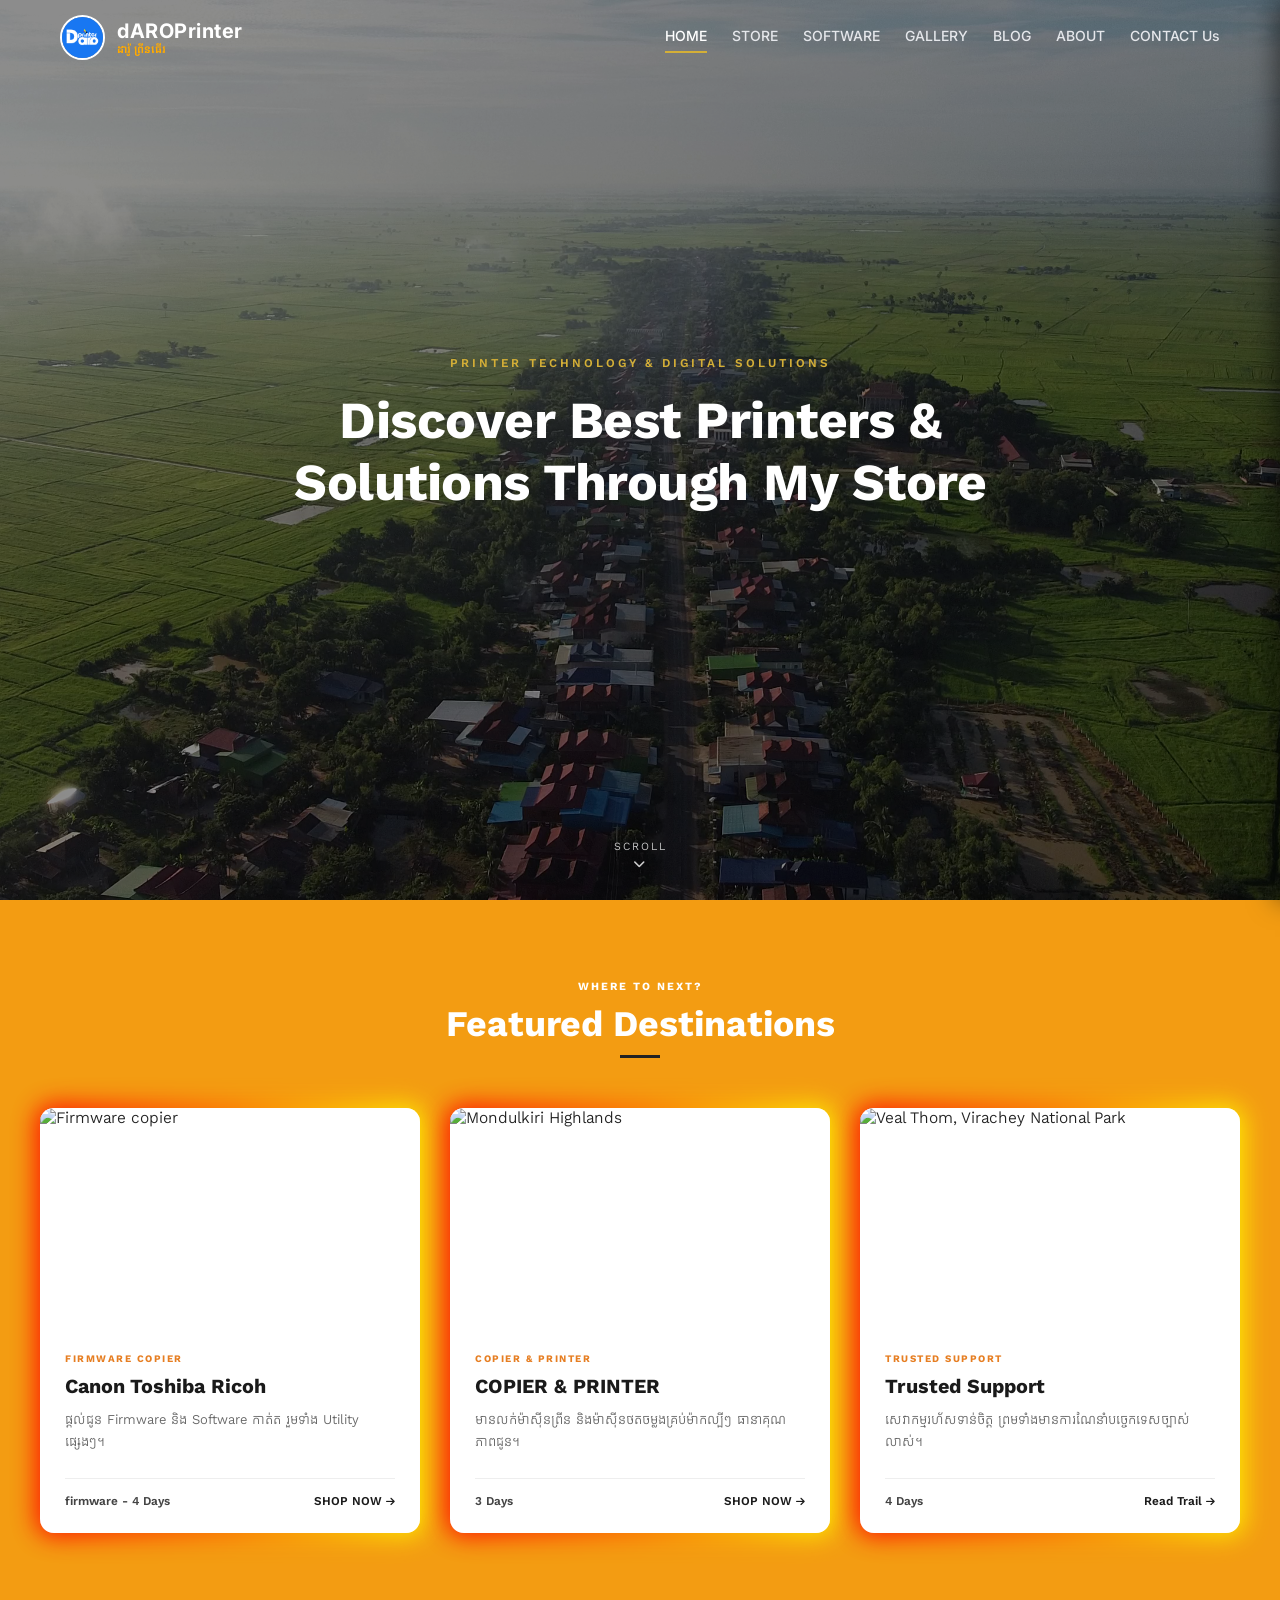
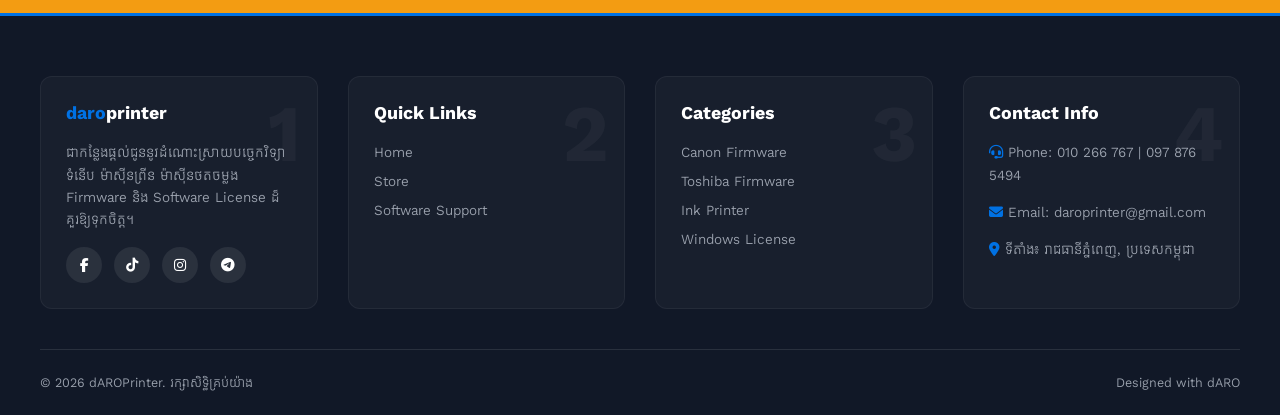
==== commit 1fdd479f: "OK" ====
--- a/index.html
+++ b/index.html
@@ -3,304 +3,91 @@
 <head>
     <meta charset="UTF-8">
     <meta name="viewport" content="width=device-width, initial-scale=1.0">
-    <title>daroPrinter - Home Page</title>
+    <title>dAROPrinter</title>
 
     <!-- FontAwesome Icons -->
     <link rel="stylesheet" href="https://cdnjs.cloudflare.com/ajax/libs/font-awesome/6.4.0/css/all.min.css">
+    <!-- Google Fonts -->
+    <link href="https://fonts.googleapis.com/css2?family=Inter:wght@400;500;600;700&family=Kantumruy+Pro:wght@400;500;600;700&display=swap" rel="stylesheet">
 
-    <!-- CSS Files -->
-    <link rel="stylesheet" href="style.css">
-    <link rel="stylesheet" href="css/home-style.css">
+    <!-- Link ទៅកាន់ home.css -->
+    <link rel="stylesheet" href="home.css">
 </head>
 <body>
 
-    <!-- 3D Coverflow Hero Carousel -->
-    <section class="tech-hero">
-        <div class="carousel-container">
-            <div class="carousel-track" id="carouselTrack"></div>
+    <!-- Header Placeholder (ទាញយក Header ដោយស្វ័យប្រវត្តិពី header/include.js) -->
+    <div id="header-placeholder"></div>
+
+    <!-- Hero Section -->
+    <section class="hero-section" id="home">
+        <div class="hero-overlay"></div>
+        
+        <div class="hero-content">
+            <div class="hero-subtitle">PRINTER TECHNOLOGY & DIGITAL SOLUTIONS</div>
+            <h1 class="hero-title">Discover Best Printers & Solutions Through My Store</h1>
         </div>
-        
-        <!-- Shop Now Button -->
-        <div class="tech-btn-group" style="text-align: center; margin-top: 30px;">
-            <a href="store.html" class="btn-primary-tech">
-                <i class="fa-solid fa-store"></i> Shop Now
-            </a>
+
+        <a href="#destinations" class="scroll-indicator">
+            <span>SCROLL</span>
+            <i class="fa-solid fa-chevron-down"></i>
+        </a>
+    </section>
+
+    <!-- Featured Destinations Section -->
+    <section class="featured-section" id="destinations">
+        <div class="featured-header-subtitle">WHERE TO NEXT?</div>
+        <h2 class="featured-title">Featured Destinations</h2>
+        <div class="featured-title-line"></div>
+
+        <div class="destinations-grid">
+            <!-- Card 1 -->
+            <div class="destination-card">
+                <img src="images" alt="Firmware copier" class="destination-img">
+                <div class="destination-body">
+                    <span class="card-tag">Firmware copier</span>
+                    <h3 class="card-title">Canon Toshiba Ricoh</h3>
+                    <p class="card-desc">ផ្ដល់ជូន Firmware និង Software កាត់ត រួមទាំង Utility ផ្សេងៗ។</p>
+                    <div class="card-footer">
+                        <span>firmware - 4 Days</span>
+                        <a href="#">SHOP NOW <i class="fa-solid fa-arrow-right" style="font-size: 10px;"></i></a>
+                    </div>
+                </div>
+            </div>
+
+            <!-- Card 2 -->
+            <div class="destination-card">
+                <img src="images" alt="Mondulkiri Highlands" class="destination-img">
+                <div class="destination-body">
+                    <span class="card-tag">COPIER & PRINTER</span>
+                    <h3 class="card-title">COPIER & PRINTER</h3>
+                    <p class="card-desc">មានលក់ម៉ាស៊ីនព្រីន និងម៉ាស៊ីនថតចម្លងគ្រប់ម៉ាកល្បីៗ ធានាគុណភាពជូន។</p>
+                    <div class="card-footer">
+                        <span> 3 Days</span>
+                        <a href="#">SHOP NOW <i class="fa-solid fa-arrow-right" style="font-size: 10px;"></i></a>
+                    </div>
+                </div>
+            </div>
+
+            <!-- Card 3 -->
+            <div class="destination-card">
+                <img src="images" alt="Veal Thom, Virachey National Park" class="destination-img">
+                <div class="destination-body">
+                    <span class="card-tag">Trusted Support</span>
+                    <h3 class="card-title">Trusted Support</h3>
+                    <p class="card-desc">សេវាកម្មរហ័សទាន់ចិត្ត ព្រមទាំងមានការណែនាំបច្ចេកទេសច្បាស់លាស់។</p>
+                    <div class="card-footer">
+                        <span> 4 Days</span>
+                        <a href="#">Read Trail <i class="fa-solid fa-arrow-right" style="font-size: 10px;"></i></a>
+                    </div>
+                </div>
+            </div>
         </div>
     </section>
 
-    <!-- Featured Products Section -->
-    <section class="featured-section">
-        <div class="section-header-title">
-            <h2><i class="fa-solid fa-star"></i> Featured Products</h2>
-        </div>
-        <div class="featured-grid" id="featuredProductsGrid">
-            <p style="grid-column: 1 / -1; text-align: center; color: #666; padding: 20px;">កំពុងផ្ទុកទំនិញលេចធ្លោ...</p>
-        </div>
-    </section>
+    <!-- ហៅ JavaScript សម្រាប់ Header -->
+    <script src="header/include.js"></script>
 
-    <!-- Tech Features Highlights -->
-    <div class="tech-features">
-        <div class="feature-card">
-            <div class="feature-icon"><i class="fa-solid fa-print"></i></div>
-            <h3>COPIER & PRINTER</h3>
-            <p>មានលក់ម៉ាស៊ីនព្រីន និងម៉ាស៊ីនថតចម្លងគ្រប់ម៉ាកល្បីៗ ធានាគុណភាពជូន។</p>
-        </div>
-        <div class="feature-card">
-            <div class="feature-icon"><i class="fa-solid fa-code"></i></div>
-            <h3>Software Firmware</h3>
-            <p>ផ្ដល់ជូន Firmware និង Software កាត់ត រួមទាំង Utility ផ្សេងៗ។</p>
-        </div>
-        <div class="feature-card">
-            <div class="feature-icon"><i class="fa-solid fa-shield-halved"></i></div>
-            <h3>Trusted Support</h3>
-            <p>សេវាកម្មរហ័សទាន់ចិត្ត ព្រមទាំងមានការណែនាំបច្ចេកទេសច្បាស់លាស់។</p>
-        </div>
-    </div>
-
-    <!-- JavaScript -->
-    <script>
-        // Toggle Mobile Menu
-        const menuToggle = document.getElementById('menuToggle');
-        const navMenu = document.getElementById('navMenu');
-
-        if (menuToggle && navMenu) {
-            menuToggle.addEventListener('click', () => {
-                navMenu.classList.toggle('active');
-            });
-        }
-
-        // មុខងារបន្ថែម JavaScript ដើម្បីឱ្យការអូស Mouse លើ Mega Menu កាន់តែរលូន
-        const dropdowns = document.querySelectorAll('.dropdown');
-        dropdowns.forEach(drop => {
-            let timeout;
-            drop.addEventListener('mouseenter', () => {
-                clearTimeout(timeout);
-                drop.classList.add('show-mega');
-            });
-            drop.addEventListener('mouseleave', () => {
-                timeout = setTimeout(() => {
-                    drop.classList.remove('show-mega');
-                }, 150);
-            });
-        });
-
-        // Handle Filter Buttons & Mega Menu Links (ផ្ញើ parameter ឈ្មោះ category ទៅ store.html)
-        const filterTriggers = document.querySelectorAll('.filter-trigger');
-        filterTriggers.forEach(button => {
-            button.addEventListener('click', (e) => {
-                e.preventDefault();
-                const filterValue = button.getAttribute('data-filter');
-                if (filterValue === 'All') {
-                    window.location.href = 'store.html';
-                } else {
-                    window.location.href = `store.html?category=${encodeURIComponent(filterValue)}`;
-                }
-            });
-        });
-
-        // List of Images for Hero Carousel
-        const imagesList = [
-            "images/my-home/image (1).webp",
-            "images/my-home/image (2).webp",
-            "images/my-home/image (3).webp",
-            "images/my-home/image (4).webp"
-        ];
-
-        const track = document.getElementById('carouselTrack');
-
-        imagesList.forEach((src, index) => {
-            const item = document.createElement('div');
-            item.classList.add('carousel-item');
-            
-            const img = document.createElement('img');
-            img.src = src;
-            img.alt = `Slide ${index + 1}`;
-            
-            img.onerror = function() {
-                this.src = 'https://via.placeholder.com/400x300?text=Image+Not+Found';
-            };
-
-            item.appendChild(img);
-            track.appendChild(item);
-        });
-
-        const items = document.querySelectorAll('.carousel-item');
-        let currentIndex = 0;
-
-        const updateCarousel = () => {
-            if (items.length === 0) return;
-
-            items.forEach((item, i) => {
-                item.className = 'carousel-item';
-                let offset = (i - currentIndex + items.length) % items.length;
-
-                if (offset === 0) {
-                    item.classList.add('active');
-                } else if (offset === 1) {
-                    item.classList.add('next');
-                } else if (offset === 2) {
-                    item.classList.add('far-right');
-                } else if (offset === items.length - 1) {
-                    item.classList.add('prev');
-                } else if (offset === items.length - 2) {
-                    item.classList.add('far-left');
-                } else {
-                    item.classList.add('hidden');
-                }
-            });
-
-            currentIndex = (currentIndex + 1) % items.length;
-        };
-
-        if (items.length > 0) {
-            updateCarousel();
-            setInterval(updateCarousel, 3000);
-        }
-
-        // Live Search Modal Script Integration
-        document.addEventListener("DOMContentLoaded", () => {
-            const openSearchBtn = document.getElementById('openSearchModal');
-            const searchModal = document.getElementById('searchModalOverlay');
-            const closeSearchBtn = document.getElementById('searchCloseModal');
-            const liveSearchInput = document.getElementById('liveSearchInput');
-            const searchResultsBox = document.getElementById('searchResultsBox');
-
-            if (openSearchBtn) {
-                openSearchBtn.addEventListener('click', (e) => {
-                    e.preventDefault();
-                    searchModal.style.display = 'flex';
-                    liveSearchInput.focus();
-                });
-            }
-
-            if (closeSearchBtn) {
-                closeSearchBtn.addEventListener('click', () => {
-                    searchModal.style.display = 'none';
-                });
-            }
-
-            if (searchModal) {
-                searchModal.addEventListener('click', (e) => {
-                    if (e.target === searchModal) {
-                        searchModal.style.display = 'none';
-                    }
-                });
-            }
-
-            // Live Search Logic from products.json
-            if (liveSearchInput) {
-                let allProductsCache = [];
-
-                fetch('products.json')
-                    .then(res => res.json())
-                    .then(data => { allProductsCache = data; })
-                    .catch(err => console.error("Error loading products for search:", err));
-
-                liveSearchInput.addEventListener('input', (e) => {
-                    const keyword = e.target.value.trim().toLowerCase();
-                    if (!keyword) {
-                        searchResultsBox.innerHTML = '<div class="search-no-result">វាយបញ្ចូលឈ្មោះទំនិញដើម្បីស្វែងរក...</div>';
-                        return;
-                    }
-
-                    const filtered = allProductsCache.filter(p => 
-                        (p.name && p.name.toLowerCase().includes(keyword)) ||
-                        (p.category && p.category.toLowerCase().includes(keyword)) ||
-                        (p.brand && p.brand.toLowerCase().includes(keyword))
-                    );
-
-                    if (filtered.length === 0) {
-                        searchResultsBox.innerHTML = '<div class="search-no-result">រកមិនឃើញទំនិញដែលអ្នកស្វែងរកទេ</div>';
-                        return;
-                    }
-
-                    let resultsHTML = '';
-                    filtered.forEach(prod => {
-                        let imgSrc = 'images/default.png';
-                        let rawImg = prod.images?.[0] || prod.image || '';
-                        if (rawImg) {
-                            imgSrc = rawImg.startsWith('../') ? rawImg.replace('../', '') : (rawImg.startsWith('pages/') ? rawImg.replace('pages/', '') : rawImg);
-                        }
-
-                        resultsHTML += `
-                            <a href="pages/single-product.html?id=${prod.id}" class="search-result-item">
-                                <img src="${imgSrc}" alt="${prod.name}" onerror="this.src='https://via.placeholder.com/50?text=No+Img'">
-                                <div class="search-result-info">
-                                    <h4>${prod.name}</h4>
-                                    <span>${prod.price || ''}</span>
-                                </div>
-                            </a>
-                        `;
-                    });
-                    searchResultsBox.innerHTML = resultsHTML;
-                });
-            }
-        });
-
-        // Fetch Featured Products Filtered by Category
-        document.addEventListener("DOMContentLoaded", async () => {
-            const gridContainer = document.getElementById('featuredProductsGrid');
-            try {
-                const response = await fetch('products.json');
-                if (!response.ok) throw new Error('Cannot load products.json');
-                const products = await response.json();
-
-                const targetCategory = "Software Firmware"; 
-
-                const filteredProducts = products.filter(prod => 
-                    prod.category && prod.category.trim().toLowerCase() === targetCategory.toLowerCase()
-                );
-
-                const featured = filteredProducts.slice(0, 4);
-
-                if (featured.length === 0) {
-                    gridContainer.innerHTML = `<p style="grid-column: 1 / -1; text-align: center; color: #666;">មិនមានទំនិញក្នុងប្រភេទ "${targetCategory}" ទេ</p>`;
-                    return;
-                }
-
-                let htmlContent = '';
-                featured.forEach(prod => {
-                    let imgSrc = 'images/default.png';
-                    
-                    let rawImg = '';
-                    if (prod.images && prod.images.length > 0) {
-                        rawImg = prod.images[0];
-                    } else if (prod.image) {
-                        rawImg = prod.image;
-                    }
-
-                    if (rawImg) {
-                        if (rawImg.startsWith('../')) {
-                            imgSrc = rawImg.replace('../', '');
-                        } else if (rawImg.startsWith('pages/')) {
-                            imgSrc = rawImg.replace('pages/', '');
-                        } else {
-                            imgSrc = rawImg;
-                        }
-                    }
-
-                    let productLink = `pages/single-product.html?id=${prod.id}`;
-
-                    htmlContent += `
-                        <a href="${productLink}" class="product-card-home">
-                            <div class="card-img-wrap">
-                                <span class="brand-tag-floating">${prod.brand || 'dAROprinter'}</span>
-                                <img src="${imgSrc}" alt="${prod.name}" onerror="this.src='https://via.placeholder.com/300x200?text=No+Image'">
-                            </div>
-                            <div class="card-info-home">
-                                <h3>${prod.name}</h3>
-                                <p class="price">${prod.price || ''}</p>
-                            </div>
-                        </a>
-                    `;
-                });
-
-                gridContainer.innerHTML = htmlContent;
-            } catch (err) {
-                console.error("Error loading featured products:", err);
-                gridContainer.innerHTML = `<p style="grid-column: 1 / -1; text-align: center; color: red;">មានបញ្ហាក្នុងការទាញយកទំនិញ</p>`;
-            }
-        });
-    </script>
+    <!-- ហៅ JavaScript សម្រាប់ Footer -->
+    <script src="footer/include.js"></script>
 </body>
 </html>
--- a/home.css
+++ b/home.css
@@ -0,0 +1,485 @@
+* {
+    margin: 0;
+    padding: 0;
+    box-sizing: border-box;
+    font-family: 'Kantumruy Pro', 'Inter', sans-serif;
+}
+
+body, html {
+    width: 100%;
+    background-color: #111;
+    color: #fff;
+    overflow-x: hidden;
+}
+
+/* ----------------------------------
+    TRANSPARENT TO STICKY HEADER 
+    ---------------------------------- */
+.site-header {
+    position: fixed;
+    top: 0;
+    left: 0;
+    width: 100%;
+    z-index: 1000;
+    background: transparent;
+    transition: background 0.3s ease, backdrop-filter 0.3s ease, border-bottom 0.3s ease, padding 0.3s ease;
+    border-bottom: 1px solid transparent;
+}
+
+.site-header.scrolled {
+    background: rgba(17, 17, 17, 0.85);
+    backdrop-filter: blur(10px);
+    border-bottom: 1px solid rgba(255, 255, 255, 0.08);
+}
+
+.header-container {
+    max-width: 1200px;
+    margin: 0 auto;
+    display: flex;
+    justify-content: space-between;
+    align-items: center;
+    padding: 22px 20px;
+    transition: padding 0.3s ease;
+}
+
+.site-header.scrolled .header-container {
+    padding: 15px 20px;
+}
+
+.header-logo {
+    display: flex;
+    align-items: center;
+    gap: 12px;
+    text-decoration: none;
+    color: #fff;
+    font-weight: 700;
+    font-size: 15px;
+}
+
+.header-logo img {
+    width: 45px;
+    height: 45px;
+    border-radius: 50%;
+    object-fit: cover;
+    border: 2px solid #fff;
+}
+
+.logo-text-box {
+    display: flex;
+    flex-direction: column;
+    line-height: 1.2;
+}
+
+.logo-title {
+    font-size: 13px;
+    font-weight: 800;
+    letter-spacing: 0.5px;
+    color: #fff;
+}
+
+.logo-sub {
+    font-size: 10px;
+    color: #f39c12;
+    font-weight: 600;
+}
+
+.header-nav {
+    display: flex;
+    align-items: center;
+    gap: 30px;
+}
+
+.header-nav a {
+    color: #e0e0e0;
+    text-decoration: none;
+    font-size: 13.5px;
+    font-weight: 500;
+    position: relative;
+    transition: color 0.3s;
+}
+
+.header-nav a:hover, 
+.header-nav a.active {
+    color: #ffffff;
+}
+
+.header-nav a.active::after,
+.header-nav a:hover::after {
+    content: '';
+    position: absolute;
+    bottom: -5px;
+    left: 0;
+    width: 100%;
+    height: 2px;
+    background-color: #d4af37;
+}
+
+/* Mobile Menu Toggle Button */
+.mobile-menu-btn {
+    display: none;
+    background: transparent;
+    border: none;
+    cursor: pointer;
+    color: #fff;
+    font-size: 24px;
+    padding: 5px;
+    transition: opacity 0.2s;
+}
+
+.mobile-menu-btn:hover {
+    opacity: 0.7;
+}
+
+/* Full-Screen Mobile Menu Drawer */
+.mobile-drawer {
+    position: fixed;
+    top: 0;
+    right: -100%;
+    width: 85%;
+    max-width: 380px;
+    height: 100vh;
+    background-color: #f39c12;
+    z-index: 2000;
+    box-shadow: -10px 0 30px rgba(0,0,0,0.3);
+    transition: right 0.35s ease-in-out;
+    display: flex;
+    flex-direction: column;
+    padding: 30px;
+}
+
+.mobile-drawer.open {
+    right: 0;
+}
+
+.drawer-header {
+    display: flex;
+    justify-content: space-between;
+    align-items: center;
+    margin-bottom: 40px;
+    border-bottom: 1px solid rgba(255,255,255,0.2);
+    padding-bottom: 20px;
+}
+
+.drawer-close-btn {
+    background: transparent;
+    border: none;
+    cursor: pointer;
+    color: #ffffff;
+    font-size: 24px;
+    padding: 5px;
+    transition: opacity 0.2s;
+}
+
+.drawer-close-btn:hover {
+    opacity: 0.7;
+}
+
+.drawer-links {
+    display: flex;
+    flex-direction: column;
+    gap: 25px;
+}
+
+.drawer-links a {
+    color: #ffffff;
+    text-decoration: none;
+    font-size: 18px;
+    font-weight: 700;
+    letter-spacing: 0.5px;
+    transition: opacity 0.2s;
+}
+
+.drawer-links a:hover {
+    opacity: 0.7;
+}
+
+.drawer-overlay {
+    position: fixed;
+    top: 0;
+    left: 0;
+    width: 100%;
+    height: 100vh;
+    background: rgba(0, 0, 0, 0.5);
+    backdrop-filter: blur(3px);
+    z-index: 1500;
+    display: none;
+}
+
+.drawer-overlay.open {
+    display: block;
+}
+
+/* Hero Section ពេញអេក្រង់ */
+.hero-section {
+    position: relative;
+    width: 100%;
+    height: 100vh;
+    background: url('images/vlcsnap-2024-10-04-21h16m05s364.png') no-repeat center center/cover;
+    display: flex;
+    flex-direction: column;
+    justify-content: center;
+    align-items: center;
+    text-align: center;
+    padding: 0 20px;
+}
+
+.hero-overlay {
+    position: absolute;
+    top: 0;
+    left: 0;
+    width: 100%;
+    height: 100%;
+    background: rgba(0, 0, 0, 0.45);
+    z-index: 1;
+}
+
+.hero-content {
+    position: relative;
+    z-index: 2;
+    max-width: 800px;
+}
+
+.hero-subtitle {
+    font-size: 12px;
+    letter-spacing: 3px;
+    text-transform: uppercase;
+    color: #d4af37;
+    font-weight: 600;
+    margin-bottom: 20px;
+}
+
+.hero-title {
+    font-size: 52px;
+    font-weight: 700;
+    color: #ffffff;
+    line-height: 1.2;
+    letter-spacing: -0.5px;
+    margin-bottom: 30px;
+}
+
+.scroll-indicator {
+    position: absolute;
+    bottom: 30px;
+    left: 50%;
+    transform: translateX(-50%);
+    z-index: 2;
+    color: #fff;
+    text-decoration: none;
+    text-align: center;
+    font-size: 11px;
+    letter-spacing: 2px;
+    text-transform: uppercase;
+    display: flex;
+    flex-direction: column;
+    align-items: center;
+    gap: 5px;
+    opacity: 0.8;
+    transition: opacity 0.3s;
+}
+
+.scroll-indicator:hover {
+    opacity: 1;
+}
+
+.scroll-indicator i {
+    font-size: 12px;
+    animation: bounce 2s infinite;
+}
+
+@keyframes bounce {
+    0%, 20%, 50%, 80%, 100% { transform: translateY(0); }
+    40% { transform: translateY(6px); }
+    60% { transform: translateY(3px); }
+}
+
+/* ផ្នែក Featured Destinations ពណ៌លឿងទុំ */
+.featured-section {
+    background-color: #f39c12;
+    padding: 80px 20px;
+    text-align: center;
+    color: #222;
+}
+
+.featured-header-subtitle {
+    font-size: 11px;
+    text-transform: uppercase;
+    letter-spacing: 2px;
+    font-weight: 700;
+    color: #fff;
+    margin-bottom: 10px;
+}
+
+.featured-title {
+    font-size: 36px;
+    font-weight: 700;
+    color: #ffffff;
+    margin-bottom: 10px;
+}
+
+.featured-title-line {
+    width: 40px;
+    height: 3px;
+    background-color: #222;
+    margin: 0 auto 50px auto;
+}
+
+/* Cards Grid Layout */
+.destinations-grid {
+    display: grid;
+    grid-template-columns: repeat(3, 1fr);
+    gap: 30px;
+    max-width: 1200px;
+    margin: 0 auto;
+}
+
+/* ----------------------------------
+    GLOW GRADIENT EFFECT (មានចលនារត់រលូន)
+    ---------------------------------- */
+.destination-card {
+    position: relative;
+    background: #ffffff;
+    border-radius: 14px;
+    overflow: visible;
+    display: flex;
+    flex-direction: column;
+    text-align: left;
+    transition: transform 0.3s ease;
+    z-index: 1;
+}
+
+/* ពន្លឺព្រុយរត់ជុំវិញកាតជាមួយ Linear Gradient និងចលនារស់រវើក */
+.destination-card::before {
+    content: '';
+    position: absolute;
+    top: -4px;
+    left: -4px;
+    width: calc(100% + 8px);
+    height: calc(100% + 8px);
+    background: linear-gradient(
+        90deg, 
+        #ff0000, #ff7300, #fffb00, #48ff00, 
+        #00ffd5, #002bff, #7a00ff, #ff00c8, #ff0000
+    );
+    background-size: 400%;
+    z-index: -2;
+    animation: glowing 5s linear infinite;
+    filter: blur(12px);
+    border-radius: 18px;
+    opacity: 0.9;
+    transition: filter 0.3s ease-in-out, opacity 0.3s ease-in-out;
+}
+
+
+/* ផ្ទៃខាងក្នុងកាតពណ៌ស */
+.destination-card::after {
+    content: '';
+    position: absolute;
+    top: 0;
+    left: 0;
+    right: 0;
+    bottom: 0;
+    background: #ffffff;
+    border-radius: 14px;
+    z-index: -1;
+}
+
+@keyframes glowing {
+    0% {
+        background-position: 0% 50%;
+    }
+    50% {
+        background-position: 100% 50%;
+    }
+    100% {
+        background-position: 0% 50%;
+    }
+}
+
+.destination-card:hover {
+    transform: translateY(-8px);
+}
+
+.destination-card:hover::before {
+    opacity: 1;
+    filter: blur(16px);
+}
+
+.destination-img {
+    width: 100%;
+    height: 220px;
+    object-fit: cover;
+    border-top-left-radius: 14px;
+    border-top-right-radius: 14px;
+}
+
+.destination-body {
+    padding: 25px;
+    display: flex;
+    flex-direction: column;
+    flex-grow: 1;
+}
+
+.card-tag {
+    font-size: 10px;
+    font-weight: 700;
+    text-transform: uppercase;
+    color: #e67e22;
+    letter-spacing: 1.5px;
+    margin-bottom: 10px;
+}
+
+.card-title {
+    font-size: 20px;
+    font-weight: 700;
+    color: #1a1a1a;
+    margin-bottom: 12px;
+}
+
+.card-desc {
+    font-size: 13.5px;
+    color: #666;
+    line-height: 1.6;
+    margin-bottom: 25px;
+    flex-grow: 1;
+}
+
+.card-footer {
+    display: flex;
+    justify-content: space-between;
+    align-items: center;
+    border-top: 1px solid #eee;
+    padding-top: 15px;
+    font-size: 12px;
+    font-weight: 600;
+    color: #444;
+}
+
+.card-footer a {
+    color: #1a1a1a;
+    text-decoration: none;
+    transition: color 0.2s;
+}
+
+.card-footer a:hover {
+    color: #e67e22;
+}
+
+/* Responsive */
+@media (max-width: 992px) {
+    .header-nav {
+        display: none;
+    }
+    .mobile-menu-btn {
+        display: flex;
+    }
+    .destinations-grid {
+        grid-template-columns: 1fr;
+        max-width: 450px;
+    }
+    .header-container {
+        padding: 15px 20px;
+    }
+    .hero-title {
+        font-size: 32px;
+    }
+}
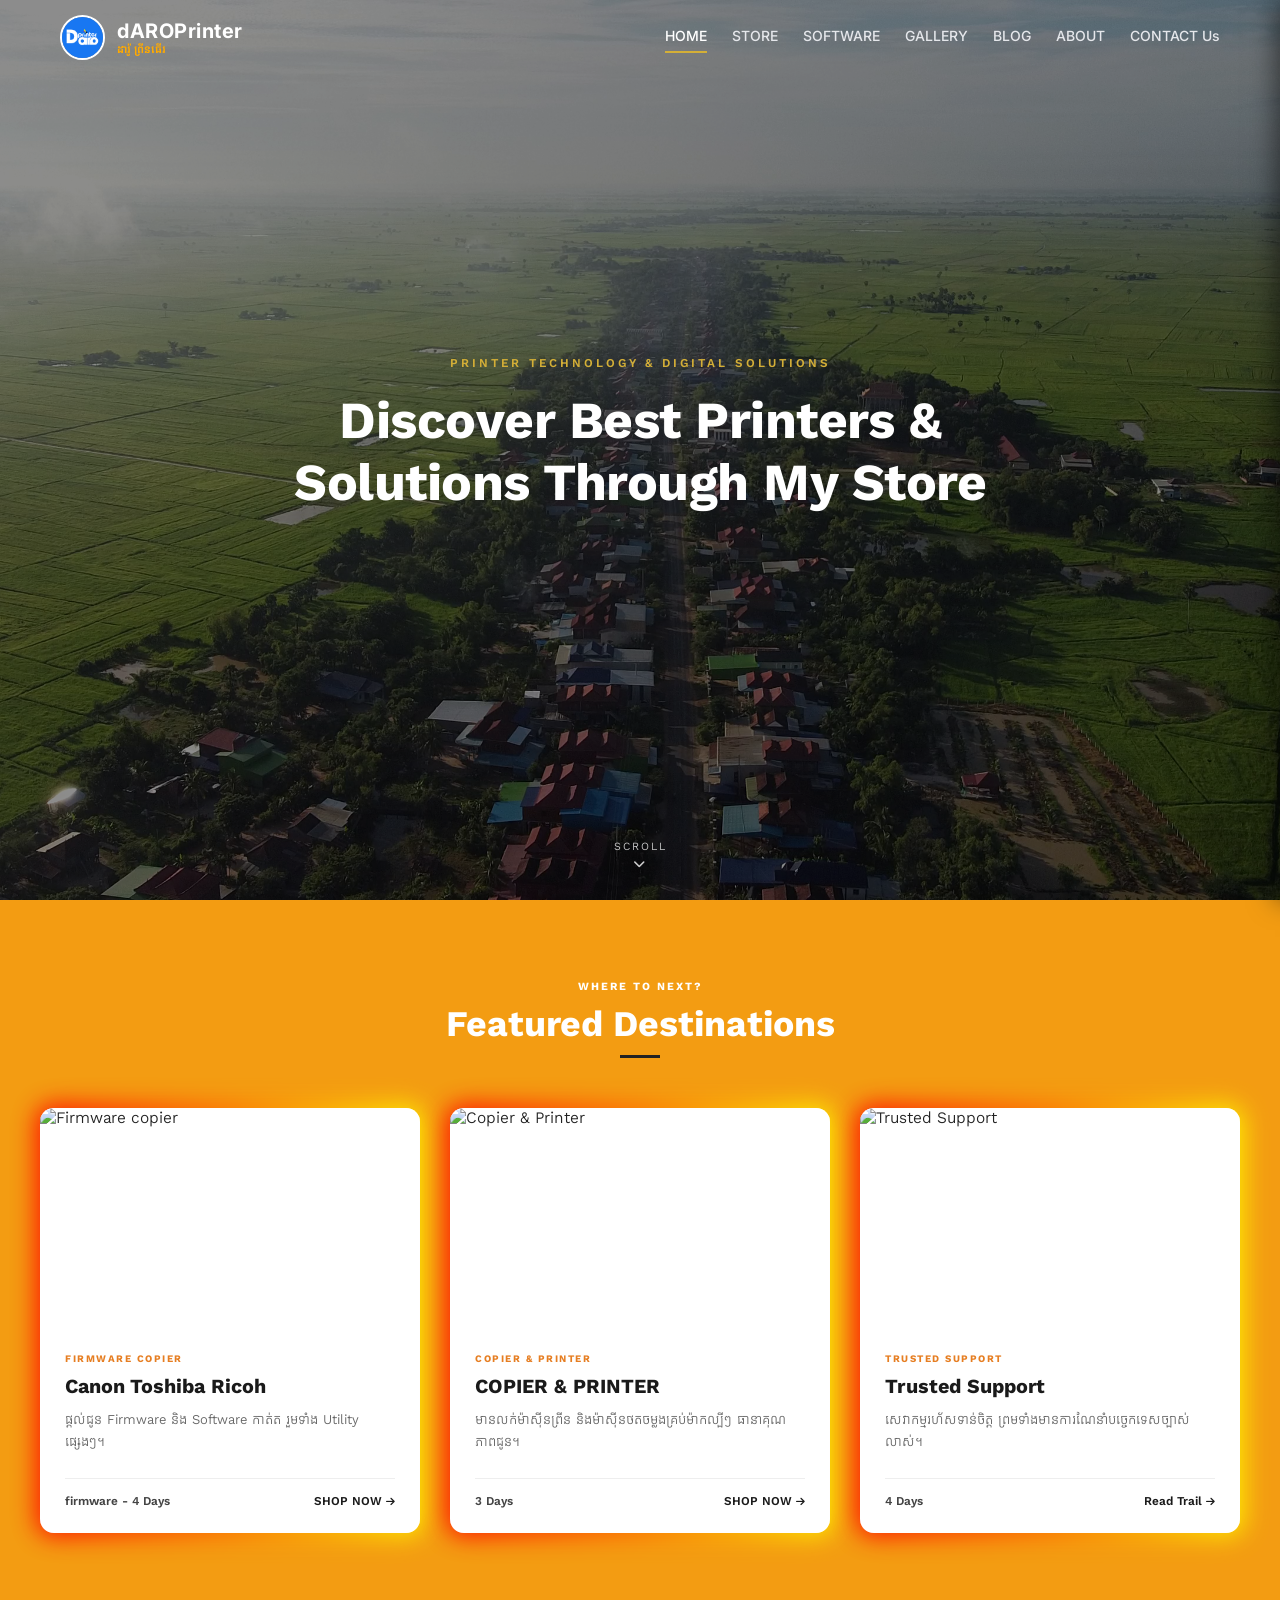
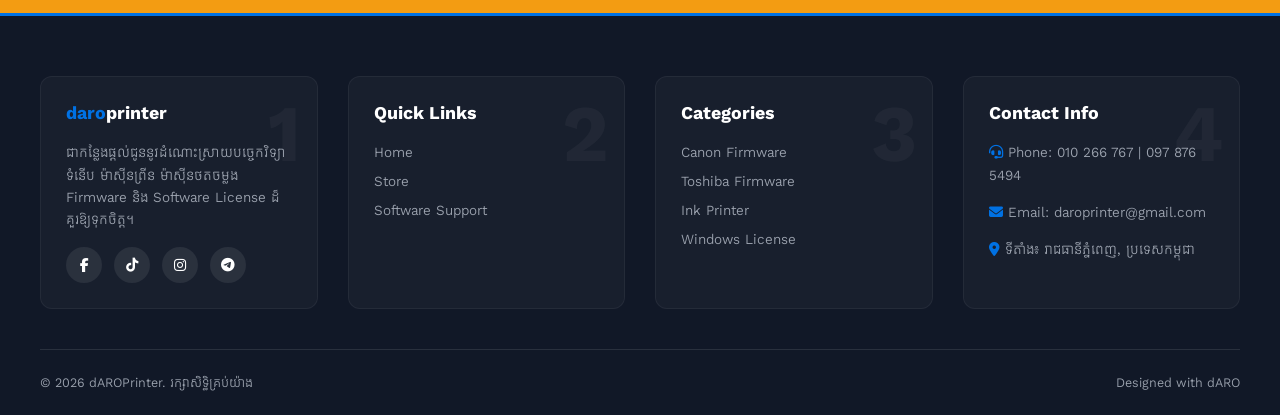
==== commit 56e2b78c: "Update index.html" ====
--- a/index.html
+++ b/index.html
@@ -56,7 +56,7 @@
 
             <!-- Card 2 -->
             <div class="destination-card">
-                <img src="images" alt="Mondulkiri Highlands" class="destination-img">
+                <img src="images" alt="Copier & Printer" class="destination-img">
                 <div class="destination-body">
                     <span class="card-tag">COPIER & PRINTER</span>
                     <h3 class="card-title">COPIER & PRINTER</h3>
@@ -70,7 +70,7 @@
 
             <!-- Card 3 -->
             <div class="destination-card">
-                <img src="images" alt="Veal Thom, Virachey National Park" class="destination-img">
+                <img src="images" alt="Trusted Support" class="destination-img">
                 <div class="destination-body">
                     <span class="card-tag">Trusted Support</span>
                     <h3 class="card-title">Trusted Support</h3>
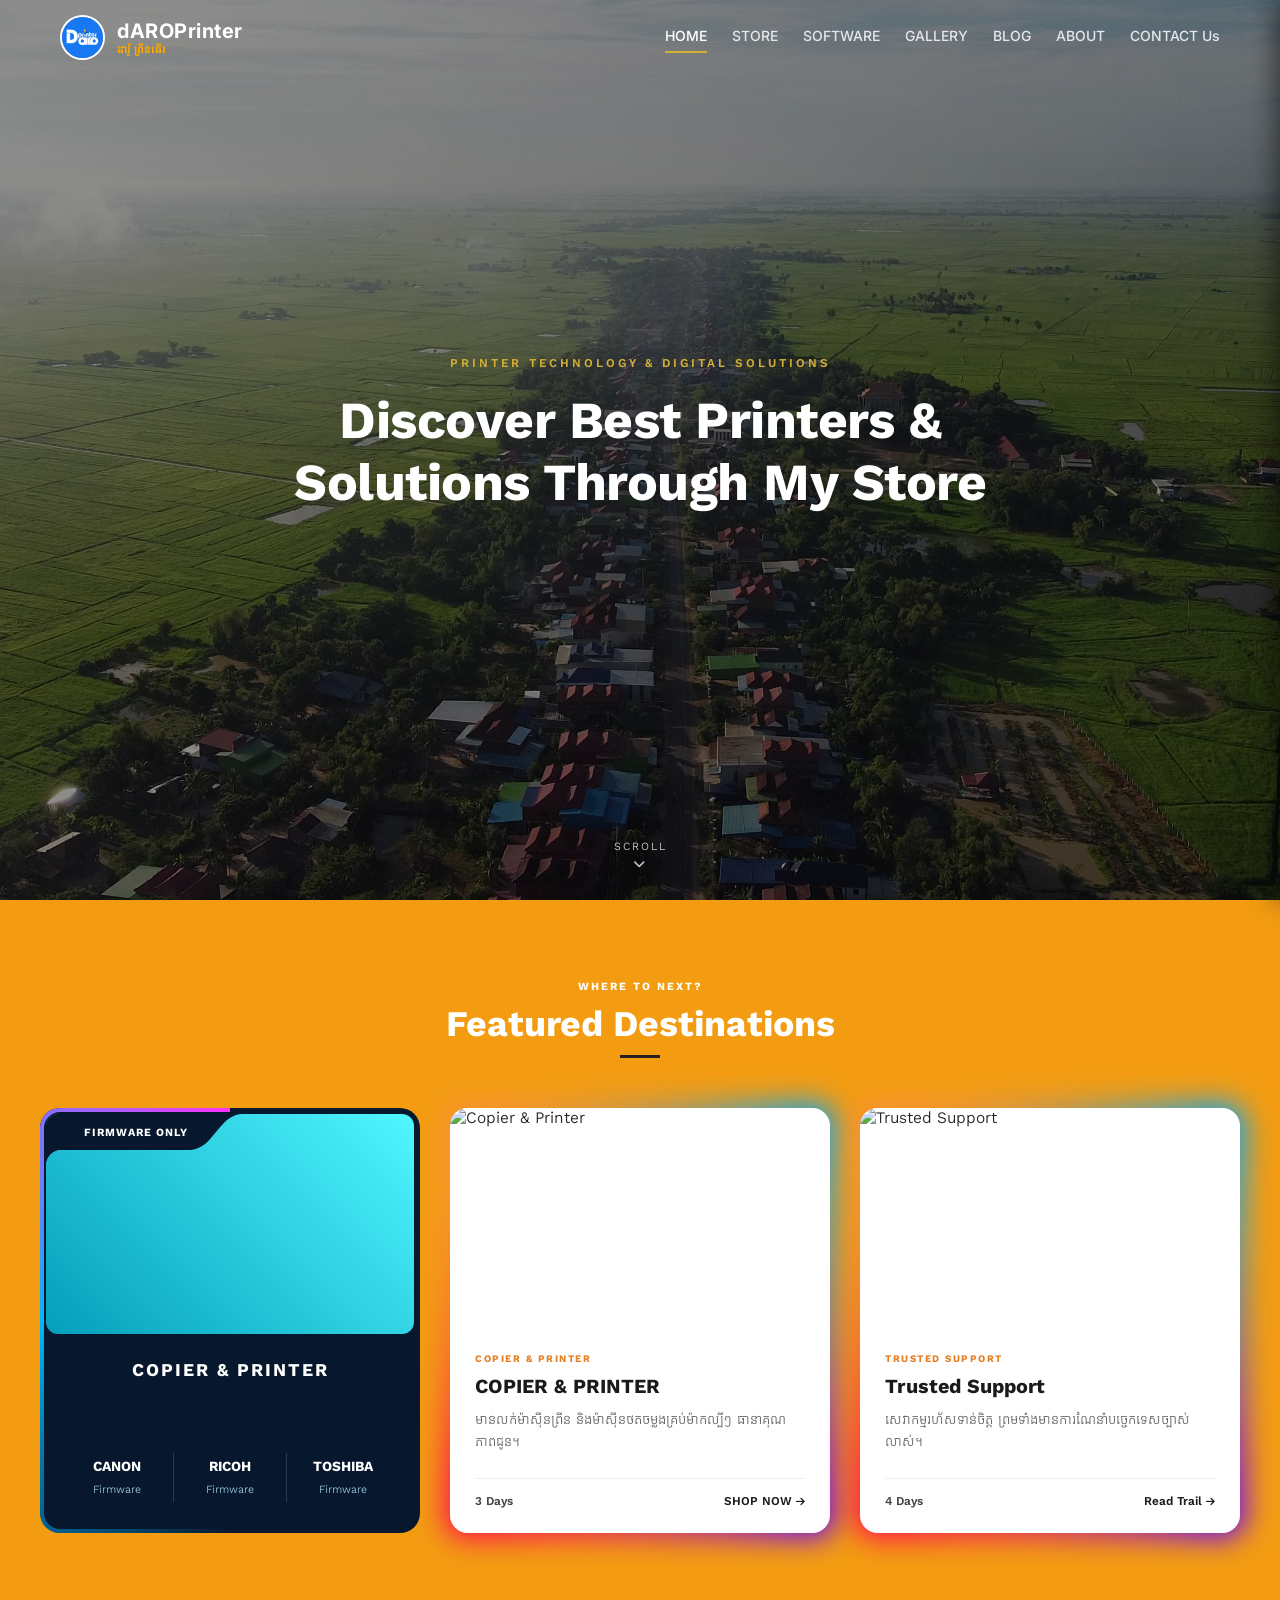
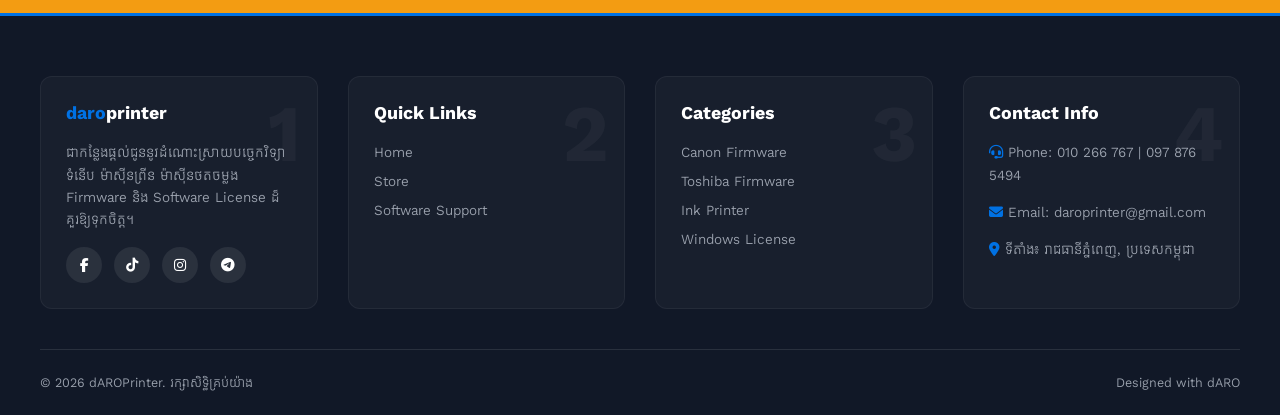
==== commit 270042f5: "card" ====
--- a/index.html
+++ b/index.html
@@ -40,16 +40,28 @@
         <div class="featured-title-line"></div>
 
         <div class="destinations-grid">
-            <!-- Card 1 -->
-            <div class="destination-card">
-                <img src="images" alt="Firmware copier" class="destination-img">
-                <div class="destination-body">
-                    <span class="card-tag">Firmware copier</span>
-                    <h3 class="card-title">Canon Toshiba Ricoh</h3>
-                    <p class="card-desc">ផ្ដល់ជូន Firmware និង Software កាត់ត រួមទាំង Utility ផ្សេងៗ។</p>
-                    <div class="card-footer">
-                        <span>firmware - 4 Days</span>
-                        <a href="#">SHOP NOW <i class="fa-solid fa-arrow-right" style="font-size: 10px;"></i></a>
+            <!-- Card 1 (Uiverse Card - Firmware Only ជាមួយ Rotating Glow) -->
+            <div class="card">
+                <div class="top-section">
+                    <div class="border">
+                        <span class="badge-text">FIRMWARE ONLY</span>
+                    </div>
+                </div>
+                <div class="bottom-section">
+                    <span class="title">COPIER & PRINTER</span>
+                    <div class="row row1">
+                        <div class="item">
+                            <span class="big-text">CANON</span>
+                            <span class="regular-text">Firmware</span>
+                        </div>
+                        <div class="item">
+                            <span class="big-text">RICOH</span>
+                            <span class="regular-text">Firmware</span>
+                        </div>
+                        <div class="item">
+                            <span class="big-text">TOSHIBA</span>
+                            <span class="regular-text">Firmware</span>
+                        </div>
                     </div>
                 </div>
             </div>
--- a/home.css
+++ b/home.css
@@ -330,15 +330,181 @@
     gap: 30px;
     max-width: 1200px;
     margin: 0 auto;
+    align-items: stretch;
 }
 
 /* ----------------------------------
-    GLOW GRADIENT EFFECT (មានចលនារត់រលូន)
+    CARD 1 (UIVERSE CARD - រក្សាទម្រង់ដើមដូចក្នុងរូប ១០០%)
+    ---------------------------------- */
+.card {
+    position: relative;
+    width: 100%;
+    height: 100%;
+    background: #07182E;
+    border-radius: 20px;
+    overflow: hidden;
+    display: flex;
+    flex-direction: column;
+    padding: 6px;
+    transition: transform 0.3s ease;
+    z-index: 1;
+}
+
+.card:hover {
+    transform: translateY(-8px);
+}
+
+/* ភ្លើងបន្ទះបង្វិល 360 ដឺក្រេ (Rotating Glow Beam) */
+.card::before {
+    content: '';
+    position: absolute;
+    top: -50%;
+    left: -50%;
+    width: 200%;
+    height: 200%;
+    background-image: conic-gradient(
+        transparent, 
+        transparent, 
+        transparent, 
+        rgb(0, 183, 255), 
+        rgb(255, 48, 255)
+    );
+    animation: rotBGimg 3.5s linear infinite;
+    z-index: -2;
+}
+
+@keyframes rotBGimg {
+    0% {
+        transform: rotate(0deg);
+    }
+    100% {
+        transform: rotate(360deg);
+    }
+}
+
+/* ផ្ទៃខាងក្នុងគ្របពីលើភ្លើងបង្វិល */
+.card::after {
+    content: '';
+    position: absolute;
+    inset: 4px;
+    background: #07182E;
+    border-radius: 16px;
+    z-index: -1;
+}
+
+.card .top-section {
+    height: 220px;
+    border-radius: 12px;
+    display: flex;
+    flex-direction: column;
+    background: linear-gradient(45deg, rgb(4, 159, 187) 0%, rgb(80, 246, 255) 100%);
+    position: relative;
+    overflow: hidden;
+}
+
+/* ចន្លោះខ្មៅខាងលើឆ្វេង */
+.card .top-section .border {
+    border-bottom-right-radius: 10px;
+    height: 36px;
+    width: 170px;
+    background: #07182E;
+    position: relative;
+    transform: skew(-40deg);
+    box-shadow: -10px -10px 0 0 #07182E;
+    display: flex;
+    align-items: center;
+    justify-content: center;
+}
+
+.card .top-section .border::before {
+    content: "";
+    position: absolute;
+    width: 15px;
+    height: 15px;
+    top: 0;
+    right: -15px;
+    background: transparent;
+    border-top-left-radius: 10px;
+    box-shadow: -5px -5px 0 2px #07182E;
+}
+
+.card .top-section::before {
+    content: "";
+    position: absolute;
+    top: 36px;
+    left: 0;
+    background: transparent;
+    height: 15px;
+    width: 15px;
+    border-top-left-radius: 15px;
+    box-shadow: -5px -5px 0 2px #07182E;
+}
+
+/* អក្សរ FIRMWARE ONLY */
+.card .top-section .border .badge-text {
+    transform: skew(40deg);
+    color: #ffffff;
+    font-size: 11px;
+    font-weight: 800;
+    letter-spacing: 1px;
+    white-space: nowrap;
+    padding-left: 10px;
+}
+
+.card .bottom-section {
+    padding: 25px 15px;
+    flex-grow: 1;
+    display: flex;
+    flex-direction: column;
+    justify-content: space-between;
+}
+
+.card .bottom-section .title {
+    display: block;
+    font-size: 18px;
+    font-weight: 700;
+    color: #ffffff;
+    text-align: center;
+    letter-spacing: 2px;
+}
+
+.card .bottom-section .row {
+    display: flex;
+    justify-content: space-between;
+    margin-top: 25px;
+}
+
+.card .bottom-section .row .item {
+    flex: 1;
+    text-align: center;
+    padding: 5px;
+    color: rgba(170, 222, 243, 0.85);
+}
+
+.card .bottom-section .row .item .big-text {
+    font-size: 14px;
+    font-weight: 700;
+    color: #ffffff;
+    display: block;
+    margin-bottom: 3px;
+}
+
+.card .bottom-section .row .item .regular-text {
+    font-size: 11px;
+}
+
+.card .bottom-section .row .item:nth-child(2) {
+    border-left: 1px solid rgba(255, 255, 255, 0.15);
+    border-right: 1px solid rgba(255, 255, 255, 0.15);
+}
+
+/* ----------------------------------
+    CARD 2 & CARD 3 (APPLE M2 GLOW STYLE)
     ---------------------------------- */
 .destination-card {
     position: relative;
     background: #ffffff;
-    border-radius: 14px;
+    border-radius: 18px;
     overflow: visible;
     display: flex;
     flex-direction: column;
@@ -347,30 +513,26 @@
     z-index: 1;
 }
 
-/* ពន្លឺព្រុយរត់ជុំវិញកាតជាមួយ Linear Gradient និងចលនារស់រវើក */
+/* ពន្លឺ Apple M2 ៤ ពណ៌ព័ទ្ធជុំវិញ */
 .destination-card::before {
-    content: '';
-    position: absolute;
-    top: -4px;
-    left: -4px;
-    width: calc(100% + 8px);
-    height: calc(100% + 8px);
-    background: linear-gradient(
-        90deg, 
-        #ff0000, #ff7300, #fffb00, #48ff00, 
-        #00ffd5, #002bff, #7a00ff, #ff00c8, #ff0000
-    );
-    background-size: 400%;
+    content: "";
+    position: absolute;
+    top: -6px;
+    left: -6px;
+    width: calc(100% + 12px);
+    height: calc(100% + 12px);
+    background: radial-gradient(circle at 0 0, hsl(27deg 93% 60%), transparent 60%),
+                radial-gradient(circle at 100% 0, #00a6ff, transparent 60%),
+                radial-gradient(circle at 0 100%, #ff0056, transparent 60%),
+                radial-gradient(circle at 100% 100%, #6500ff, transparent 60%);
+    border-radius: 24px;
     z-index: -2;
-    animation: glowing 5s linear infinite;
-    filter: blur(12px);
-    border-radius: 18px;
-    opacity: 0.9;
-    transition: filter 0.3s ease-in-out, opacity 0.3s ease-in-out;
-}
-
-
-/* ផ្ទៃខាងក្នុងកាតពណ៌ស */
+    filter: blur(14px);
+    animation: blur-animation 3s ease-in-out alternate infinite;
+    transition: filter 0.3s ease;
+}
+
+/* ផ្ទៃខាងក្នុងពណ៌ស */
 .destination-card::after {
     content: '';
     position: absolute;
@@ -379,19 +541,18 @@
     right: 0;
     bottom: 0;
     background: #ffffff;
-    border-radius: 14px;
+    border-radius: 18px;
     z-index: -1;
 }
 
-@keyframes glowing {
+@keyframes blur-animation {
     0% {
-        background-position: 0% 50%;
-    }
-    50% {
-        background-position: 100% 50%;
+        filter: blur(12px);
+        transform: scale(1);
     }
     100% {
-        background-position: 0% 50%;
+        filter: blur(22px);
+        transform: scale(1.03);
     }
 }
 
@@ -400,16 +561,15 @@
 }
 
 .destination-card:hover::before {
-    opacity: 1;
-    filter: blur(16px);
+    filter: blur(26px);
 }
 
 .destination-img {
     width: 100%;
     height: 220px;
     object-fit: cover;
-    border-top-left-radius: 14px;
-    border-top-right-radius: 14px;
+    border-top-left-radius: 18px;
+    border-top-right-radius: 18px;
 }
 
 .destination-body {
